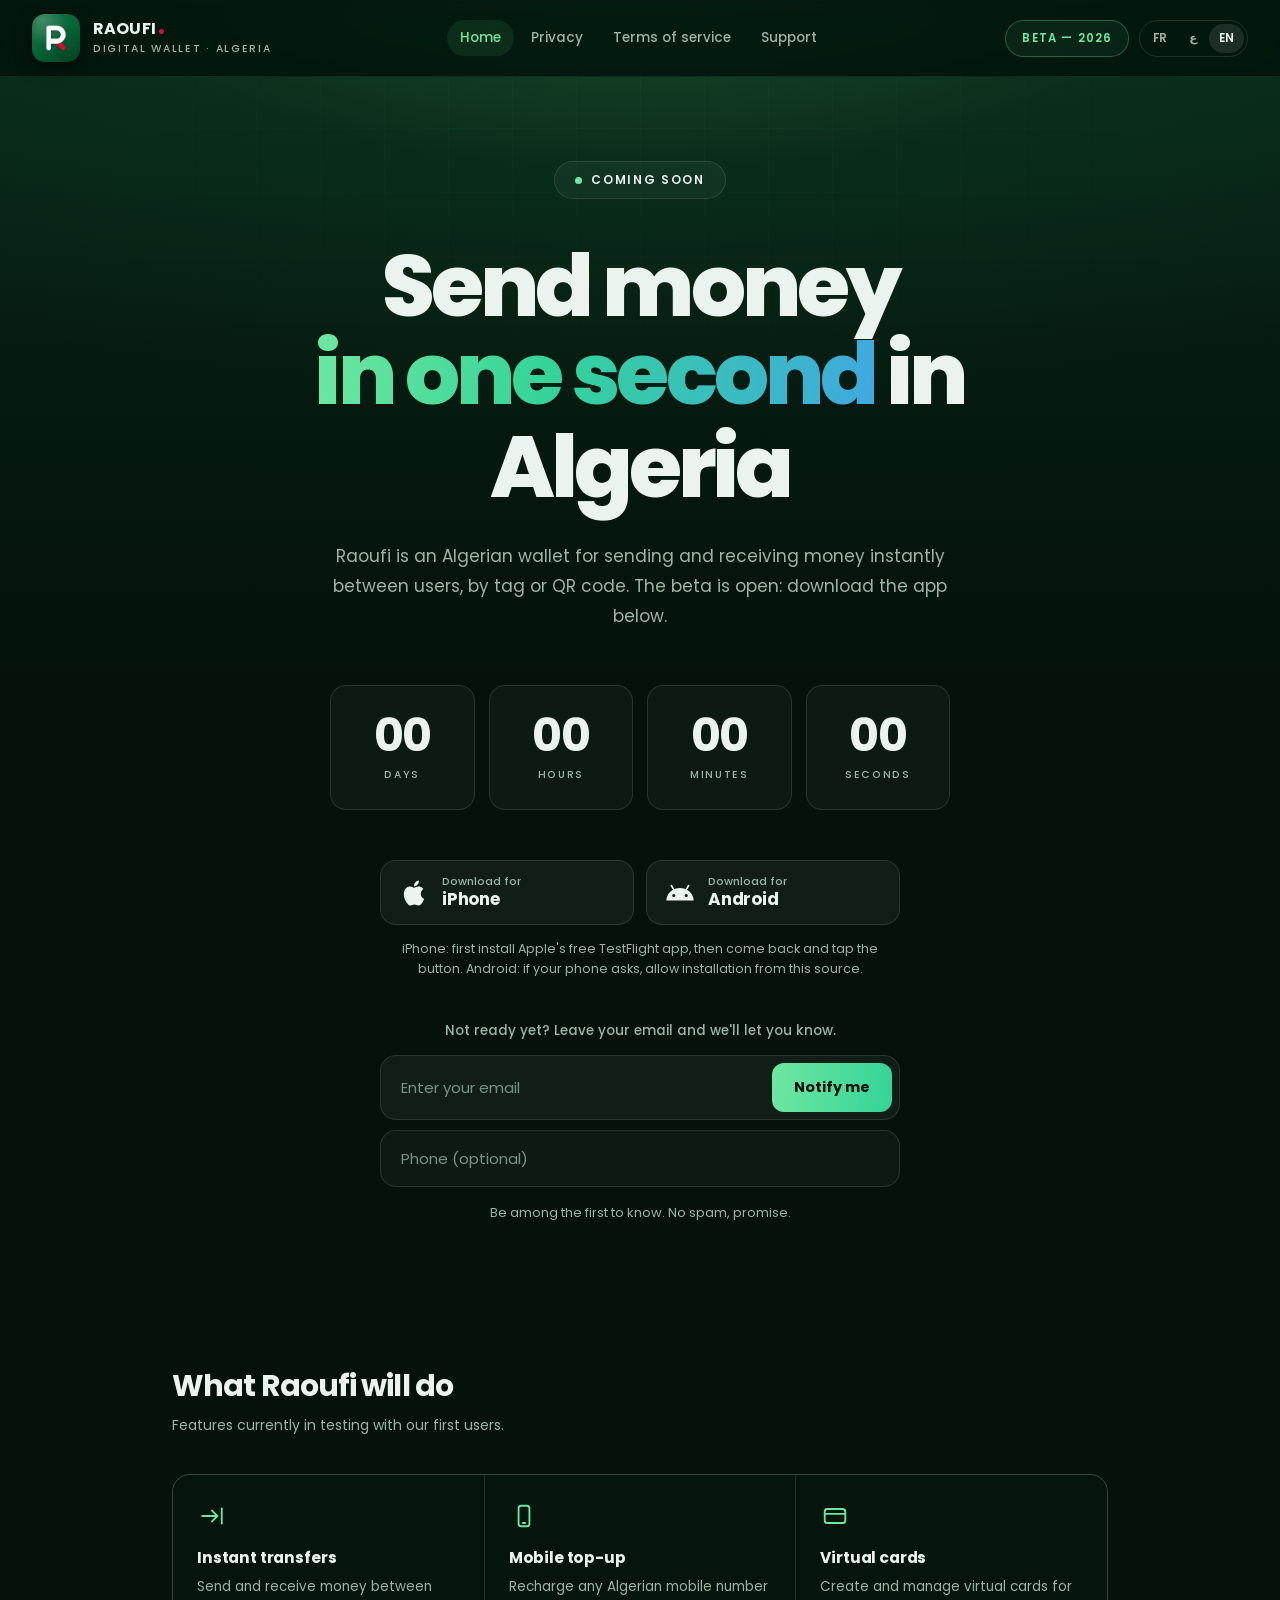
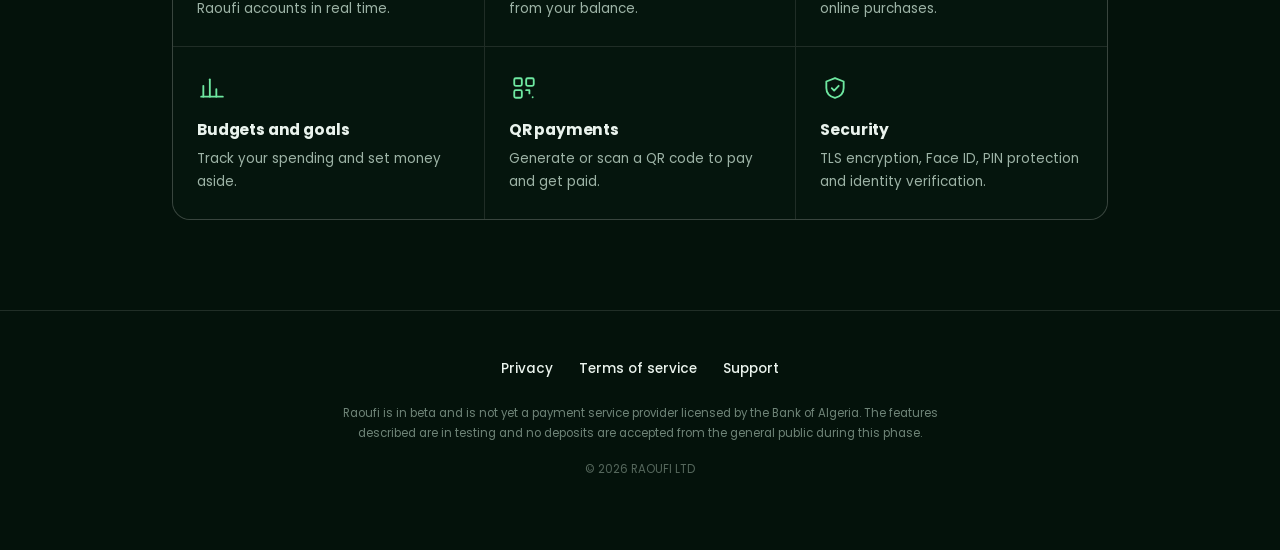
==== index.html @ 1f77e8dd "Add iPhone and Android download buttons" ====
<!DOCTYPE html>
<html lang="fr" dir="ltr">
<head>
<meta charset="utf-8">
<meta name="viewport" content="width=device-width, initial-scale=1, viewport-fit=cover">
<title>Raoufi — Bientôt disponible</title>
<meta name="description" content="Raoufi — le portefeuille algérien pour envoyer de l'argent en une seconde. Rejoignez la liste d'attente de la bêta.">
<meta name="theme-color" content="#04120B">
<link rel="preconnect" href="https://fonts.googleapis.com">
<link rel="preconnect" href="https://fonts.gstatic.com" crossorigin>
<link href="https://fonts.googleapis.com/css2?family=Poppins:wght@400;500;600;700;800&family=Tajawal:wght@400;500;700;900&display=swap" rel="stylesheet">
<style>
:root{
  box-sizing:border-box;
  --black:#04120B;
  --mint:#6EE7A0;
  --mint-2:#34D399;
  --red:#D21034;
  --fg:#EAF3ED;
  --dim:#9DB3A6;
  --faint:rgba(234,243,237,.12);
  --card:rgba(255,255,255,.035);
  padding-top:env(safe-area-inset-top,0px);
  padding-bottom:env(safe-area-inset-bottom,0px);
}
*,*::before,*::after{box-sizing:inherit}
html{-webkit-text-size-adjust:100%;scroll-behavior:smooth}
body{
  margin:0;min-height:100vh;
  background:var(--black);color:var(--fg);
  font-family:"Poppins",system-ui,-apple-system,"Segoe UI",sans-serif;
  -webkit-font-smoothing:antialiased;
  overflow-x:hidden;position:relative;
}
body[dir="rtl"]{font-family:"Tajawal","Poppins",system-ui,sans-serif}

/* dark green ombré at the top, fading to black */
.bg,.grid{position:absolute;inset:0 0 auto 0;height:1100px;z-index:0;pointer-events:none}
.bg{
  background:
    radial-gradient(120% 62% at 50% -8%, rgba(47,107,62,.62) 0%, rgba(11,58,34,.36) 38%, rgba(4,18,11,0) 74%),
    linear-gradient(180deg,#0A2C1B 0%,#061B10 32%,var(--black) 62%);
}
.grid{
  opacity:.5;
  background-image:
    linear-gradient(rgba(110,231,160,.055) 1px,transparent 1px),
    linear-gradient(90deg,rgba(110,231,160,.055) 1px,transparent 1px);
  background-size:64px 64px;
  mask-image:radial-gradient(80% 46% at 50% 8%,#000 0%,transparent 76%);
  -webkit-mask-image:radial-gradient(80% 46% at 50% 8%,#000 0%,transparent 76%);
}
.page{position:relative;z-index:1}

/* ---------- header ---------- */
header{
  position:sticky;top:0;z-index:50;
  display:flex;align-items:center;gap:16px;flex-wrap:wrap;
  padding:14px clamp(16px,4vw,32px);
  background:rgba(4,18,11,.82);
  backdrop-filter:saturate(160%) blur(14px);
  -webkit-backdrop-filter:saturate(160%) blur(14px);
  border-bottom:1px solid rgba(234,243,237,.08);
}
.tabs{display:flex;gap:4px;flex-wrap:wrap;justify-content:center;margin-inline:auto}
.tabs a{
  color:var(--dim);font-size:13.5px;font-weight:500;
  padding:8px 13px;border-radius:999px;text-decoration:none;white-space:nowrap;
}
.tabs a:hover{color:var(--fg);background:rgba(255,255,255,.06)}
.tabs a[aria-current="page"]{color:var(--mint);background:rgba(110,231,160,.09)}
.brand{display:flex;align-items:center;gap:13px;min-width:0}
.brand .ic{
  width:48px;height:48px;border-radius:13px;flex:none;
  background:url([data-uri]) center/cover;
  box-shadow:0 6px 18px rgba(0,0,0,.45);
}
.brand .nm{font-weight:700;font-size:16px;letter-spacing:.01em;line-height:1.2}
.brand .nm i{display:inline-block;width:5px;height:5px;border-radius:50%;background:var(--red);margin-inline-start:3px}
.brand .sub{
  font-size:10.5px;letter-spacing:.16em;color:var(--dim);
  text-transform:uppercase;font-weight:500;margin-top:3px;
}
body[dir="rtl"] .brand .sub{letter-spacing:0;text-transform:none;font-size:12px}

.hgroup{display:flex;align-items:center;gap:10px}
.badge{
  font-size:11.5px;font-weight:600;letter-spacing:.1em;text-transform:uppercase;
  color:var(--mint);border:1px solid rgba(110,231,160,.3);
  background:rgba(110,231,160,.06);border-radius:999px;padding:9px 16px;white-space:nowrap;
}
body[dir="rtl"] .badge{letter-spacing:0;text-transform:none}
.langs{display:flex;gap:2px;border:1px solid var(--faint);border-radius:999px;padding:3px}
.langs button{
  font:inherit;font-size:11.5px;font-weight:600;color:var(--dim);
  background:none;border:0;border-radius:999px;padding:6px 10px;cursor:pointer;
}
.langs button[aria-pressed="true"]{background:rgba(255,255,255,.1);color:var(--fg)}
.langs button:focus-visible{outline:2px solid var(--mint);outline-offset:2px}

/* ---------- hero ---------- */
.hero{
  max-width:940px;margin:0 auto;
  padding:clamp(40px,8vw,84px) clamp(18px,5vw,32px) clamp(60px,10vw,110px);
  text-align:center;
}
.pill{
  display:inline-flex;align-items:center;gap:9px;
  border:1px solid var(--faint);background:rgba(255,255,255,.04);
  border-radius:999px;padding:9px 20px;
  font-size:12px;font-weight:600;letter-spacing:.14em;text-transform:uppercase;
  color:var(--fg);margin-bottom:clamp(26px,6vw,44px);
}
body[dir="rtl"] .pill{letter-spacing:0;text-transform:none;font-size:13.5px}
.pill .dot{
  width:7px;height:7px;border-radius:50%;background:var(--mint);flex:none;
  animation:ping 2.4s ease-out infinite;
}
@keyframes ping{
  0%{box-shadow:0 0 0 0 rgba(110,231,160,.5)}
  70%,100%{box-shadow:0 0 0 9px rgba(110,231,160,0)}
}

h1{
  font-size:clamp(38px,8.4vw,86px);
  line-height:1.02;letter-spacing:-.045em;font-weight:800;
  margin:0 0 clamp(20px,4vw,30px);
}
body[dir="rtl"] h1{letter-spacing:0;line-height:1.26}
h1 .grad{
  background:linear-gradient(95deg,var(--mint) 0%,var(--mint-2) 42%,#3FA9E0 100%);
  -webkit-background-clip:text;background-clip:text;color:transparent;
  display:inline-block;padding-bottom:.07em;
}
.lede{
  font-size:clamp(14.5px,2.1vw,17px);line-height:1.75;color:var(--dim);
  max-width:620px;margin:0 auto clamp(34px,7vw,54px);font-weight:400;
}

.count{
  display:grid;grid-template-columns:repeat(4,1fr);
  gap:clamp(8px,1.6vw,14px);max-width:620px;margin:0 auto;
}
.cell{
  background:var(--card);border:1px solid var(--faint);
  border-radius:16px;padding:clamp(16px,3.2vw,26px) 6px;
}
.cell .v{
  font-size:clamp(26px,6.4vw,46px);font-weight:700;letter-spacing:-.03em;
  line-height:1;font-variant-numeric:tabular-nums;
}
.cell .k{
  font-size:clamp(8.5px,1.5vw,10.5px);letter-spacing:.16em;text-transform:uppercase;
  color:var(--dim);margin-top:9px;font-weight:500;
}
body[dir="rtl"] .cell .k{letter-spacing:0;text-transform:none;font-size:clamp(10.5px,1.8vw,12.5px)}

/* ---------- form ---------- */
form{margin:14px auto 0;max-width:520px}
.field{
  display:flex;align-items:center;gap:8px;
  background:rgba(255,255,255,.05);border:1px solid var(--faint);
  border-radius:16px;padding:7px 7px 7px 20px;
}
body[dir="rtl"] .field{padding:7px 20px 7px 7px}
.field:focus-within{border-color:rgba(110,231,160,.45)}
.field input{
  flex:1;min-width:0;font:inherit;font-size:15px;
  background:none;border:0;color:var(--fg);padding:13px 0;
}
.field input:focus{outline:none}
.field input::placeholder{color:#7C9186}
.field button{
  font:inherit;font-size:14.5px;font-weight:700;flex:none;
  color:#04120B;border:0;border-radius:12px;padding:14px 22px;cursor:pointer;
  background:linear-gradient(95deg,var(--mint) 0%,var(--mint-2) 100%);
}
.field button:hover{filter:brightness(1.07)}
.field button:disabled{opacity:.5;cursor:default}
.field button:focus-visible{outline:2px solid var(--mint);outline-offset:3px}

.phone-row{margin-top:10px}
.phone-row input{
  width:100%;font:inherit;font-size:15px;
  background:rgba(255,255,255,.035);border:1px solid var(--faint);
  border-radius:16px;padding:16px 20px;color:var(--fg);
}
.phone-row input:focus{outline:none;border-color:rgba(110,231,160,.45)}
.phone-row input::placeholder{color:#7C9186}

.reassure{font-size:13px;color:var(--dim);margin:16px 0 0;font-weight:400}
/* download buttons */
.dl{display:grid;grid-template-columns:1fr 1fr;gap:12px;max-width:520px;margin:clamp(34px,7vw,50px) auto 0}
.dl a{
  display:flex;align-items:center;gap:13px;text-decoration:none;
  background:rgba(255,255,255,.05);border:1px solid var(--faint);
  border-radius:16px;padding:14px 18px;color:var(--fg);text-align:start;
}
.dl a:hover{border-color:rgba(110,231,160,.45);background:rgba(110,231,160,.06)}
.dl a:focus-visible{outline:2px solid var(--mint);outline-offset:3px}
.dl a.suggested{border-color:rgba(110,231,160,.55);background:rgba(110,231,160,.08)}
.dl svg{width:30px;height:30px;flex:none;fill:var(--fg)}
.dl a.suggested svg{fill:var(--mint)}
.dl .t1{display:block;font-size:11px;color:var(--dim);font-weight:500;line-height:1.2}
.dl .t2{display:block;font-size:17px;font-weight:700;line-height:1.25;letter-spacing:-.01em}
.dl-hint{font-size:12.5px;color:var(--dim);margin:14px auto 0;max-width:520px;line-height:1.6}
.form-intro{font-size:13.5px;color:var(--dim);margin:clamp(30px,6vw,42px) 0 0;font-weight:500}
@media (max-width:420px){.dl{grid-template-columns:1fr}}
.msg{font-size:13.5px;font-weight:600;margin:12px 0 0;min-height:19px}
.msg.err{color:#FF8A9B}

.done{
  max-width:520px;margin:clamp(34px,7vw,54px) auto 0;
  background:var(--card);border:1px solid rgba(110,231,160,.22);
  border-radius:20px;padding:34px 26px;
}
.done .tick{
  width:54px;height:54px;border-radius:50%;margin:0 auto 16px;
  background:linear-gradient(140deg,var(--mint),var(--mint-2));
  display:grid;place-items:center;
}
.done .tick svg{width:26px;height:26px;stroke:#04120B;stroke-width:3.4;fill:none;stroke-linecap:round;stroke-linejoin:round}
.done h2{font-size:21px;font-weight:700;margin:0 0 9px;letter-spacing:-.02em}
.done p{font-size:14px;color:var(--dim);margin:0;line-height:1.7}
[hidden]{display:none!important}

.signups{margin:clamp(30px,6vw,46px) 0 0;font-size:13.5px;color:var(--dim);font-weight:500}
.signups b{color:var(--mint);font-weight:700;font-variant-numeric:tabular-nums}
.plats{display:flex;gap:9px;flex-wrap:wrap;justify-content:center;margin:26px 0 0}
.plat{
  font-size:12px;font-weight:600;color:var(--dim);
  border:1px solid var(--faint);border-radius:999px;padding:8px 15px;
}

/* ---------- features ---------- */
.features{
  max-width:1000px;margin:0 auto;
  padding:0 clamp(18px,5vw,32px) clamp(56px,9vw,90px);
}
.feat-head{
  font-size:clamp(22px,3.4vw,30px);font-weight:700;letter-spacing:-.03em;
  margin:0 0 6px;
}
body[dir="rtl"] .feat-head{letter-spacing:0}
.feat-sub{font-size:14px;color:var(--dim);margin:0 0 clamp(26px,4vw,38px);font-weight:400}
.feat-grid{
  display:grid;grid-template-columns:repeat(auto-fit,minmax(248px,1fr));
  gap:1px;background:var(--faint);
  border:1px solid var(--faint);border-radius:18px;overflow:hidden;
}
.feat{background:#05150D;padding:26px 24px}
.feat .gl{
  width:30px;height:30px;margin-bottom:15px;
  display:grid;place-items:center;
}
.feat .gl svg{width:26px;height:26px;stroke:var(--mint);stroke-width:1.7;fill:none;stroke-linecap:round;stroke-linejoin:round}
.feat h3{font-size:15.5px;font-weight:700;margin:0 0 7px;letter-spacing:-.01em}
.feat p{font-size:13.5px;color:var(--dim);margin:0;line-height:1.65;font-weight:400}

/* ---------- footer ---------- */
footer{
  border-top:1px solid var(--faint);
  padding:clamp(34px,6vw,48px) clamp(18px,5vw,32px) clamp(40px,7vw,60px);
}
.foot-in{max-width:1000px;margin:0 auto;text-align:center}
.foot-nav{display:flex;gap:8px 26px;flex-wrap:wrap;justify-content:center;margin-bottom:24px}
.foot-nav a{color:var(--fg);font-size:13.5px;text-decoration:none;font-weight:500}
.foot-nav a:hover{color:var(--mint)}
.note{font-size:11.5px;color:#6E8377;line-height:1.75;max-width:600px;margin:0 auto 18px}
.copy{font-size:11.5px;color:#55675C}

@media (prefers-reduced-motion:reduce){
  html{scroll-behavior:auto}
  .pill .dot{animation:none}
}
@media (max-width:860px){
  .tabs{order:3;flex:1 0 100%;margin:2px 0 0}
  .hgroup{margin-inline-start:auto}
}
@media (max-width:420px){
  .badge{display:none}
  .tabs a{padding:7px 10px;font-size:12.8px}
}
</style>
</head>
<body>
<div class="bg"></div><div class="grid"></div>
<div class="page">

  <header>
    <div class="brand">
      <div class="ic"></div>
      <div>
        <div class="nm">RAOUFI<i></i></div>
        <div class="sub" data-t="tagline"></div>
      </div>
    </div>
    <nav class="tabs" aria-label="Pages">
      <a href="./index.html" aria-current="page" data-t="navHome"></a>
      <a href="./privacy.html" data-t="navPrivacy"></a>
      <a href="./terms.html" data-t="navTerms"></a>
      <a href="./support.html" data-t="navSupport"></a>
    </nav>
    <div class="hgroup">
      <span class="badge" data-t="badge"></span>
      <nav class="langs" aria-label="Langue">
        <button type="button" data-lang="fr" aria-pressed="true">FR</button>
        <button type="button" data-lang="ar" aria-pressed="false">ع</button>
        <button type="button" data-lang="en" aria-pressed="false">EN</button>
      </nav>
    </div>
  </header>

  <section class="hero">
    <div class="pill"><span class="dot"></span><span data-t="pill"></span></div>

    <h1><span data-t="h1a"></span> <span class="grad" data-t="h1b"></span> <span data-t="h1c"></span></h1>

    <p class="lede" data-t="lede"></p>

    <div class="count" id="count" role="timer">
      <div class="cell"><div class="v" id="d">00</div><div class="k" data-t="days"></div></div>
      <div class="cell"><div class="v" id="h">00</div><div class="k" data-t="hours"></div></div>
      <div class="cell"><div class="v" id="m">00</div><div class="k" data-t="mins"></div></div>
      <div class="cell"><div class="v" id="s">00</div><div class="k" data-t="secs"></div></div>
    </div>

    <div class="dl" id="dl">
      <a id="dl-ios" href="#" rel="noopener">
        <svg viewBox="0 0 24 24" aria-hidden="true"><path d="M18.71 19.5c-.83 1.24-1.71 2.45-3.05 2.47-1.34.03-1.77-.79-3.29-.79-1.53 0-2 .77-3.27.82-1.31.05-2.3-1.32-3.14-2.53C4.25 17 2.94 12.45 4.7 9.39c.87-1.52 2.43-2.48 4.12-2.51 1.28-.02 2.5.87 3.29.87.78 0 2.26-1.07 3.81-.91.65.03 2.47.26 3.64 1.98-.09.06-2.17 1.28-2.15 3.81.03 3.02 2.65 4.03 2.68 4.04-.03.07-.42 1.44-1.38 2.83M13 3.5c.73-.83 1.94-1.46 2.94-1.5.13 1.17-.34 2.35-1.04 3.19-.69.85-1.83 1.51-2.95 1.42-.15-1.15.41-2.35 1.05-3.11z"/></svg>
        <span><span class="t1" data-t="dlPre"></span><span class="t2">iPhone</span></span>
      </a>
      <a id="dl-android" href="#" rel="noopener">
        <svg viewBox="0 0 24 24" aria-hidden="true"><path d="M17.6 9.48l1.84-3.18c.16-.31.04-.69-.26-.85a.64.64 0 0 0-.83.22l-1.88 3.24a11.43 11.43 0 0 0-8.94 0L5.65 5.67a.64.64 0 0 0-.87-.2c-.28.18-.37.54-.22.83L6.4 9.48A10.81 10.81 0 0 0 1 18h22a10.81 10.81 0 0 0-5.4-8.52zM7 15.25a1.25 1.25 0 1 1 0-2.5 1.25 1.25 0 0 1 0 2.5zm10 0a1.25 1.25 0 1 1 0-2.5 1.25 1.25 0 0 1 0 2.5z"/></svg>
        <span><span class="t1" data-t="dlPre"></span><span class="t2">Android</span></span>
      </a>
    </div>
    <p class="dl-hint" id="dl-hint"></p>

    <p class="form-intro" data-t="formIntro"></p>
    <form id="form" novalidate>
      <div class="field">
        <input id="email" type="email" autocomplete="email" required data-ph="emailPh" aria-label="Email">
        <button class="submit" type="submit" data-t="cta"></button>
      </div>
      <div class="phone-row">
        <input id="phone" type="tel" autocomplete="tel" data-ph="phonePh" aria-label="Phone">
      </div>
      <p class="reassure" data-t="reassure"></p>
      <p class="msg" id="msg" role="status" aria-live="polite"></p>
    </form>

    <div class="done" id="done" hidden>
      <div class="tick"><svg viewBox="0 0 24 24"><path d="M4 12.8 9.2 18 20 6.6"/></svg></div>
      <h2 data-t="doneH"></h2>
      <p data-t="doneP"></p>
    </div>

    <p class="signups" id="signups" hidden><b id="signupCount">0</b> <span data-t="counterLabel"></span></p>

  </section>

  <section class="features" id="features">
    <h2 class="feat-head" data-t="featHead"></h2>
    <p class="feat-sub" data-t="featSub"></p>
    <div class="feat-grid">
      <div class="feat">
        <div class="gl"><svg viewBox="0 0 24 24"><path d="M3 12h13"/><path d="M12 7l5 5-5 5"/><path d="M21 5v14"/></svg></div>
        <h3 data-t="f1t"></h3><p data-t="f1d"></p>
      </div>
      <div class="feat">
        <div class="gl"><svg viewBox="0 0 24 24"><rect x="7" y="2.5" width="10" height="19" rx="2.4"/><path d="M11 18.5h2"/></svg></div>
        <h3 data-t="f2t"></h3><p data-t="f2d"></p>
      </div>
      <div class="feat">
        <div class="gl"><svg viewBox="0 0 24 24"><rect x="2.5" y="5.5" width="19" height="13" rx="2.4"/><path d="M2.5 10h19"/></svg></div>
        <h3 data-t="f3t"></h3><p data-t="f3d"></p>
      </div>
      <div class="feat">
        <div class="gl"><svg viewBox="0 0 24 24"><path d="M4 20V10"/><path d="M10 20V4"/><path d="M16 20v-7"/><path d="M22 20H2"/></svg></div>
        <h3 data-t="f4t"></h3><p data-t="f4d"></p>
      </div>
      <div class="feat">
        <div class="gl"><svg viewBox="0 0 24 24"><rect x="3" y="3" width="7" height="7" rx="1.4"/><rect x="14" y="3" width="7" height="7" rx="1.4"/><rect x="3" y="14" width="7" height="7" rx="1.4"/><path d="M14 14h3v3"/><path d="M20 20.5v.01"/></svg></div>
        <h3 data-t="f5t"></h3><p data-t="f5d"></p>
      </div>
      <div class="feat">
        <div class="gl"><svg viewBox="0 0 24 24"><path d="M12 2.8 20 6v6c0 4.6-3.2 7.9-8 9.2-4.8-1.3-8-4.6-8-9.2V6z"/><path d="M9 12.2l2.2 2.2L15.4 10"/></svg></div>
        <h3 data-t="f6t"></h3><p data-t="f6d"></p>
      </div>
    </div>
  </section>

  <footer>
    <div class="foot-in">
      <nav class="foot-nav">
        <a href="./privacy.html" data-t="navPrivacy"></a>
        <a href="./terms.html" data-t="navTerms"></a>
        <a href="./support.html" data-t="navSupport"></a>
      </nav>
      <p class="note" data-t="note"></p>
      <p class="copy" data-t="copy"></p>
    </div>
  </footer>
</div>

<script>
/* ================================================================
   CONFIG — edit these three lines, nothing else.
   ================================================================ */
var LAUNCH_DATE   = "2026-12-01T09:00:00+01:00";   // countdown target, Algiers time


var SHOW_COUNT_FROM = 250;   // signup counter stays hidden below this
var IOS_URL     = "https://testflight.apple.com/join/F8tC8QSz";
var ANDROID_URL = "https://expo.dev/accounts/iars003/projects/dzswiftpay/builds/c99f77c0-452e-40ff-84d1-013a15cc3ce6";

var T = {
  fr:{
    dir:"ltr",
    tagline:"Portefeuille numérique · Algérie",
    badge:"Bêta — 2026",
    pill:"Bientôt disponible",
    h1a:"Envoyez de l'argent", h1b:"en une seconde", h1c:"en Algérie",
    lede:"Raoufi est un portefeuille algérien pour envoyer et recevoir de l'argent instantanément entre utilisateurs, par tag ou par QR code. La bêta est ouverte : téléchargez l'app ci-dessous.",
    days:"Jours", hours:"Heures", mins:"Minutes", secs:"Secondes",
    emailPh:"Entrez votre email", phonePh:"Téléphone (facultatif)",
    cta:"Être notifié",
    reassure:"Soyez parmi les premiers informés. Aucun spam, promis.",
    counterLabel:"personnes déjà sur la liste",
    doneH:"Vous êtes sur la liste.",
    doneP:"On vous écrit dès qu'une place se libère. Vérifiez vos spams — l'email vient de raoufi.app.",
    featHead:"Ce que Raoufi fera",
    featSub:"Fonctionnalités en cours de test avec nos premiers utilisateurs.",
    f1t:"Transferts instantanés", f1d:"Envoyez et recevez de l'argent entre comptes Raoufi en temps réel.",
    f2t:"Recharge mobile", f2d:"Rechargez n'importe quel numéro algérien depuis votre solde.",
    f3t:"Cartes virtuelles", f3d:"Créez et gérez des cartes virtuelles pour vos achats en ligne.",
    f4t:"Budgets et objectifs", f4d:"Suivez vos dépenses et mettez de l'argent de côté.",
    f5t:"Paiement par QR", f5d:"Générez ou scannez un QR code pour payer et être payé.",
    f6t:"Sécurité", f6d:"Chiffrement TLS, Face ID, code PIN et vérification d'identité.",
    dlPre:"Télécharger sur", formIntro:"Pas encore prêt ? Laissez votre email, on vous prévient.", dlHintIos:"iPhone : installez d'abord l'app gratuite TestFlight d'Apple, puis revenez appuyer sur le bouton.", dlHintAndroid:"Android : si votre téléphone le demande, autorisez l'installation depuis cette source.", navHome:"Accueil", navPrivacy:"Confidentialité", navTerms:"Conditions d'utilisation", navSupport:"Support",
    note:"Raoufi est en version bêta et n'est pas encore un prestataire de services de paiement agréé par la Banque d'Algérie. Les fonctionnalités décrites sont en cours de test et aucun dépôt n'est accepté du grand public pendant cette phase.",
    copy:"© 2026 RAOUFI LTD",
    errEmail:"Entrez une adresse email valide.",
    errNet:"Échec de l'envoi. Réessayez dans un instant.",
    errDupe:"Cet email est déjà sur la liste.",
    sending:"Envoi…"
  },
  ar:{
    dir:"rtl",
    tagline:"محفظة رقمية · الجزائر",
    badge:"نسخة تجريبية — 2026",
    pill:"قريباً",
    h1a:"صيفط الدراهم", h1b:"في ثانية", h1c:"في الجزائر",
    lede:"راوفي محفظة جزائرية باش تصيفط وتستقبل الدراهم دغيا بين المستعملين، بالتاڤ ولا بكود QR. النسخة التجريبية مفتوحة: حمّل التطبيق من تحت.",
    days:"يوم", hours:"ساعة", mins:"دقيقة", secs:"ثانية",
    emailPh:"دخّل الإيميل تاعك", phonePh:"رقم الهاتف (اختياري)",
    cta:"علّمني",
    reassure:"كون من الأوائل لي يعلمو. بلا سبام، نوعدك.",
    counterLabel:"واحد راهم في القائمة",
    doneH:"راك في القائمة.",
    doneP:"نكتبولك كي تتفكّ بلاصة. شوف في السبام — الإيميل يجي من raoufi.app.",
    featHead:"واش راح يدير راوفي",
    featSub:"خدمات راهي في مرحلة التجريب مع أول المستعملين.",
    f1t:"تحويل فوري", f1d:"صيفط واستقبل الدراهم بين حسابات راوفي في الوقت الحقيقي.",
    f2t:"تعبئة الهاتف", f2d:"عبّي أي رقم جزائري من الرصيد تاعك.",
    f3t:"بطاقات افتراضية", f3d:"أنشئ وسيّر بطاقات افتراضية للشراء عبر الأنترنت.",
    f4t:"الميزانية والأهداف", f4d:"تابع مصاريفك وحوّس تحفظ الدراهم.",
    f5t:"الدفع بكود QR", f5d:"أنشئ ولا اقرا كود QR باش تخلّص وتتخلّص.",
    f6t:"الأمان", f6d:"تشفير TLS، Face ID، كود PIN والتحقق من الهوية.",
    dlPre:"حمّل على", formIntro:"مازال ماراكش واجد؟ خلّي الإيميل تاعك ونعلموك.", dlHintIos:"آيفون: نصّب أولاً تطبيق TestFlight المجاني من آبل، ومن بعد ارجع واضغط على الزر.", dlHintAndroid:"أندرويد: إذا طلب منك الهاتف، اسمح بالتثبيت من هذا المصدر.", navHome:"الرئيسية", navPrivacy:"الخصوصية", navTerms:"شروط الاستخدام", navSupport:"الدعم",
    note:"راوفي مازال في نسخة تجريبية وماشي مؤسسة دفع معتمدة من بنك الجزائر. الخدمات المذكورة راهي في التجريب وما نقبلو حتى وديعة من الجمهور في هاد المرحلة.",
    copy:"© 2026 RAOUFI LTD",
    errEmail:"دخّل إيميل صحيح.",
    errNet:"ما تصيفطش. عاود من بعد شوية.",
    errDupe:"هاد الإيميل راه ديجا في القائمة.",
    sending:"جاري الإرسال…"
  },
  en:{
    dir:"ltr",
    tagline:"Digital wallet · Algeria",
    badge:"Beta — 2026",
    pill:"Coming soon",
    h1a:"Send money", h1b:"in one second", h1c:"in Algeria",
    lede:"Raoufi is an Algerian wallet for sending and receiving money instantly between users, by tag or QR code. The beta is open: download the app below.",
    days:"Days", hours:"Hours", mins:"Minutes", secs:"Seconds",
    emailPh:"Enter your email", phonePh:"Phone (optional)",
    cta:"Notify me",
    reassure:"Be among the first to know. No spam, promise.",
    counterLabel:"people already on the list",
    doneH:"You're on the list.",
    doneP:"We'll email you when a place opens up. Check your spam — the email comes from raoufi.app.",
    featHead:"What Raoufi will do",
    featSub:"Features currently in testing with our first users.",
    f1t:"Instant transfers", f1d:"Send and receive money between Raoufi accounts in real time.",
    f2t:"Mobile top-up", f2d:"Recharge any Algerian mobile number from your balance.",
    f3t:"Virtual cards", f3d:"Create and manage virtual cards for online purchases.",
    f4t:"Budgets and goals", f4d:"Track your spending and set money aside.",
    f5t:"QR payments", f5d:"Generate or scan a QR code to pay and get paid.",
    f6t:"Security", f6d:"TLS encryption, Face ID, PIN protection and identity verification.",
    dlPre:"Download for", formIntro:"Not ready yet? Leave your email and we'll let you know.", dlHintIos:"iPhone: first install Apple's free TestFlight app, then come back and tap the button.", dlHintAndroid:"Android: if your phone asks, allow installation from this source.", navHome:"Home", navPrivacy:"Privacy", navTerms:"Terms of service", navSupport:"Support",
    note:"Raoufi is in beta and is not yet a payment service provider licensed by the Bank of Algeria. The features described are in testing and no deposits are accepted from the general public during this phase.",
    copy:"© 2026 RAOUFI LTD",
    errEmail:"Enter a valid email address.",
    errNet:"Couldn't send that. Try again in a moment.",
    errDupe:"That email is already on the list.",
    sending:"Sending…"
  }
};

var lang="fr";
var form=document.getElementById("form"),
    msgEl=document.getElementById("msg"),
    doneEl=document.getElementById("done");

function apply(l){
  lang=l;var t=T[l];
  document.documentElement.lang=l;
  document.body.dir=t.dir;
  document.querySelectorAll("[data-t]").forEach(function(el){
    el.textContent=t[el.getAttribute("data-t")];
  });
  document.querySelectorAll("[data-ph]").forEach(function(el){
    el.placeholder=t[el.getAttribute("data-ph")];
  });
  document.querySelectorAll(".langs button").forEach(function(b){
    b.setAttribute("aria-pressed",String(b.dataset.lang===l));
  });
  try{localStorage.setItem("raoufi-lang",l);}catch(e){}
  if(typeof setupDownloads==="function"&&document.getElementById("dl-ios"))setupDownloads();
}
document.querySelectorAll(".langs button").forEach(function(b){
  b.addEventListener("click",function(){apply(b.dataset.lang);});
});
(function(){
  var saved=null;try{saved=localStorage.getItem("raoufi-lang");}catch(e){}
  var nav=(navigator.language||"fr").slice(0,2);
  apply(saved||(T[nav]?nav:"fr"));
})();

/* download buttons */
var platform = (function(){
  var ua = navigator.userAgent || "";
  if (/android/i.test(ua)) return "android";
  if (/iPad|iPhone|iPod/.test(ua) || (navigator.platform === "MacIntel" && navigator.maxTouchPoints > 1)) return "ios";
  return null;
})();
function setupDownloads(){
  var t = T[lang];
  var ios = document.getElementById("dl-ios"), and = document.getElementById("dl-android");
  ios.href = IOS_URL; and.href = ANDROID_URL;
  ios.classList.toggle("suggested", platform === "ios");
  and.classList.toggle("suggested", platform === "android");
  var hint = document.getElementById("dl-hint");
  hint.textContent = platform === "ios" ? t.dlHintIos
                   : platform === "android" ? t.dlHintAndroid
                   : t.dlHintIos + " " + t.dlHintAndroid;
}

setupDownloads();

/* countdown */
(function(){
  var target=new Date(LAUNCH_DATE).getTime();
  var els={d:document.getElementById("d"),h:document.getElementById("h"),
           m:document.getElementById("m"),s:document.getElementById("s")};
  function pad(n){return n<10?"0"+n:""+n;}
  function tick(){
    if(isNaN(target)){document.getElementById("count").hidden=true;return;}
    var diff=target-Date.now();if(diff<0)diff=0;
    var sec=Math.floor(diff/1000);
    els.d.textContent=pad(Math.floor(sec/86400));
    els.h.textContent=pad(Math.floor(sec%86400/3600));
    els.m.textContent=pad(Math.floor(sec%3600/60));
    els.s.textContent=pad(sec%60);
  }
  tick();setInterval(tick,1000);
})();

/* signup count */
function loadCount(){
  fetch(SUPABASE_URL+"/rest/v1/rpc/waitlist_count",{
    method:"POST",
    headers:{"apikey":SUPABASE_ANON,"Authorization":"Bearer "+SUPABASE_ANON,"Content-Type":"application/json"},
    body:"{}"
  }).then(function(r){return r.ok?r.json():Promise.reject();})
    .then(function(n){
      if(typeof n!=="number"||n<SHOW_COUNT_FROM)return;
      document.getElementById("signups").hidden=false;
      document.getElementById("signupCount").textContent=n.toLocaleString(lang==="ar"?"fr":lang);
    }).catch(function(){});
}
loadCount();

/* signup */
form.addEventListener("submit",function(e){
  e.preventDefault();
  var t=T[lang];
  var email=document.getElementById("email").value.trim();
  var phone=document.getElementById("phone").value.trim();
  var btn=form.querySelector("button.submit");

  if(!/^[^@\s]+@[^@\s]+\.[^@\s]{2,}$/.test(email)){
    msgEl.className="msg err";msgEl.textContent=t.errEmail;return;
  }
  btn.disabled=true;msgEl.className="msg";msgEl.textContent=t.sending;

  fetch(SUPABASE_URL+"/rest/v1/waitlist",{
    method:"POST",
    headers:{"apikey":SUPABASE_ANON,"Authorization":"Bearer "+SUPABASE_ANON,
             "Content-Type":"application/json","Prefer":"return=minimal"},
    body:JSON.stringify({
      email:email.toLowerCase(),phone:phone||null,locale:lang,
      source:new URLSearchParams(location.search).get("src")||"site"
    })
  }).then(function(r){
    if(r.ok){form.hidden=true;doneEl.hidden=false;loadCount();return;}
    if(r.status===409){msgEl.className="msg err";msgEl.textContent=t.errDupe;btn.disabled=false;return;}
    throw new Error(r.status);
  }).catch(function(){
    msgEl.className="msg err";msgEl.textContent=t.errNet;btn.disabled=false;
  });
});
</script>
</body>
</html>
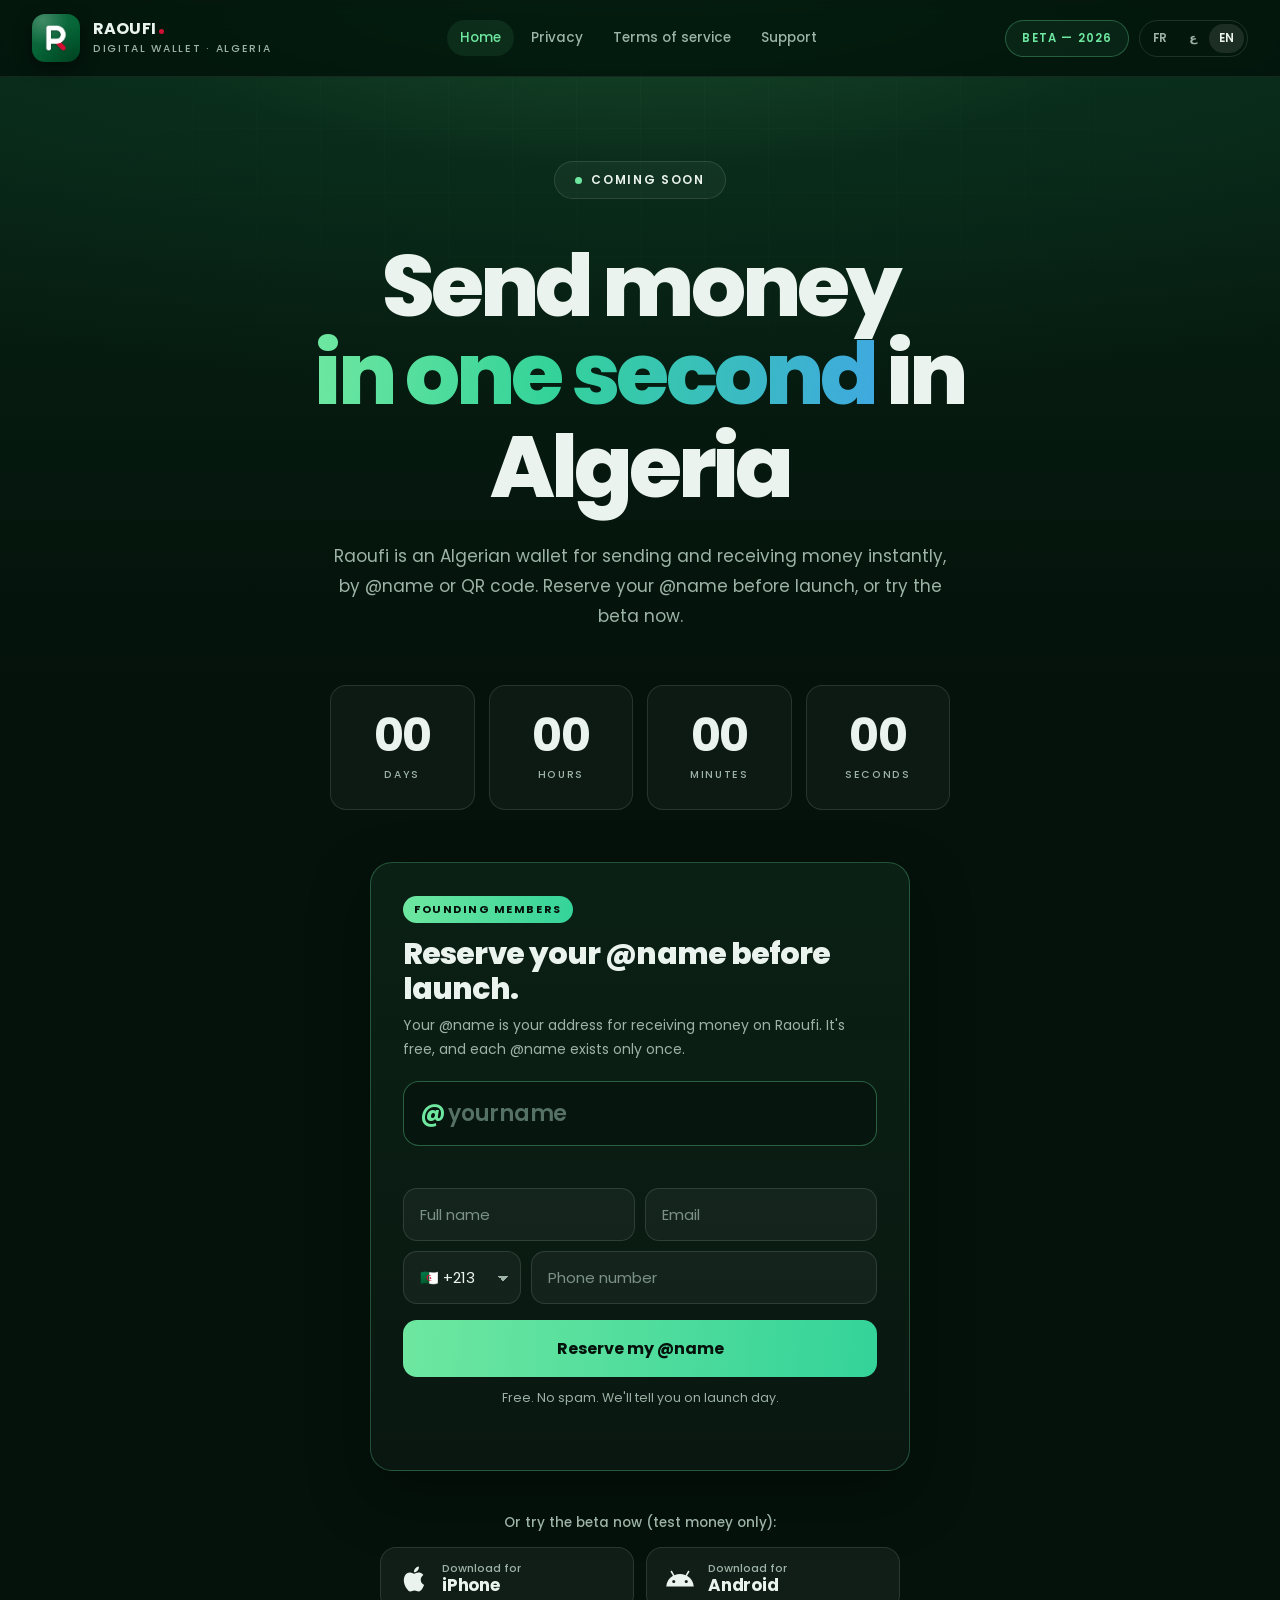
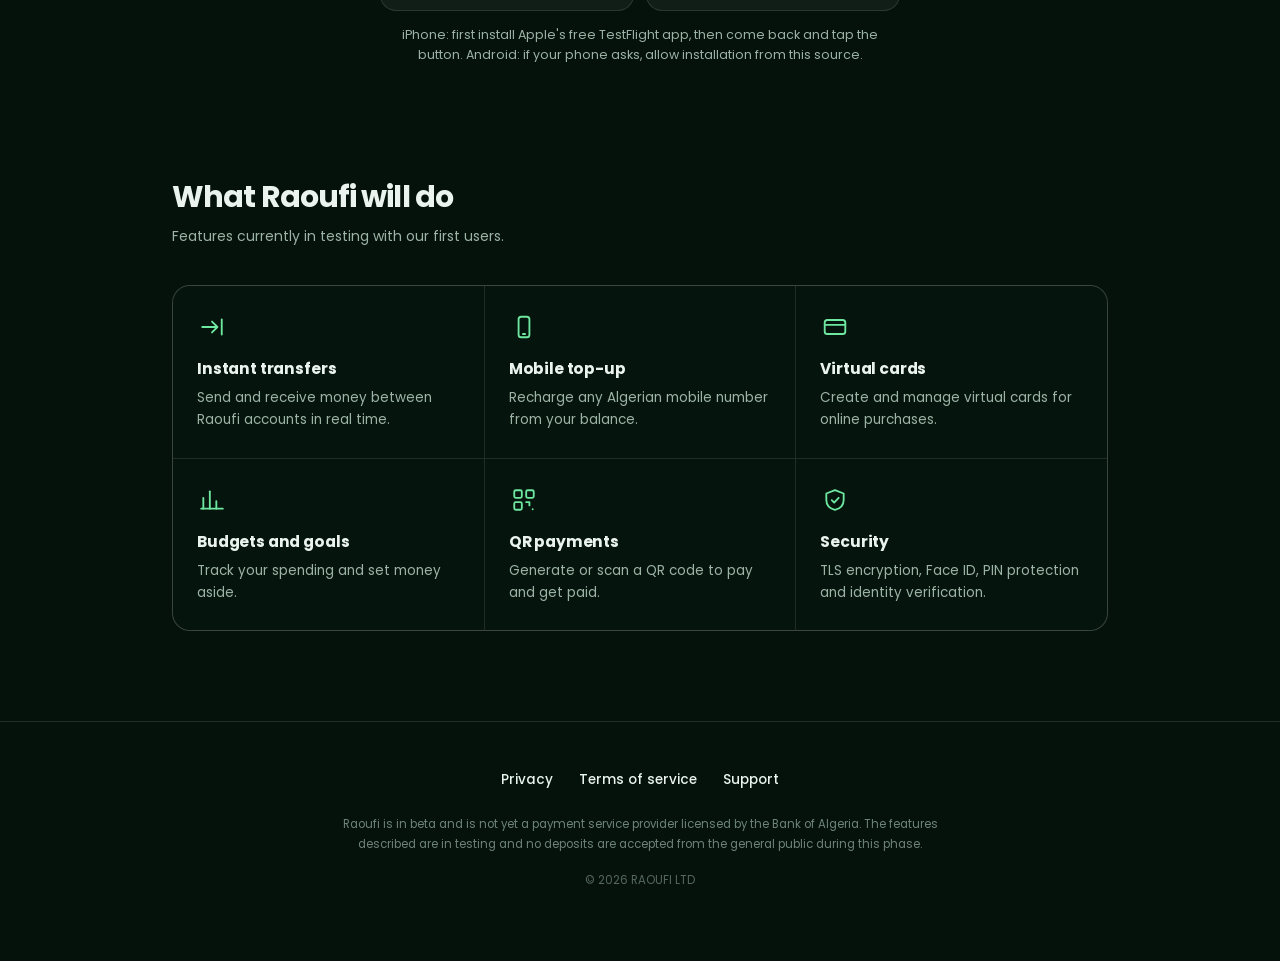
==== commit 63436de2: "Add @name reservation form" ====
--- a/index.html
+++ b/index.html
@@ -3,8 +3,8 @@
 <head>
 <meta charset="utf-8">
 <meta name="viewport" content="width=device-width, initial-scale=1, viewport-fit=cover">
-<title>Raoufi — Bientôt disponible</title>
-<meta name="description" content="Raoufi — le portefeuille algérien pour envoyer de l'argent en une seconde. Rejoignez la liste d'attente de la bêta.">
+<title>Raoufi — Réservez votre @nom</title>
+<meta name="description" content="Raoufi — le portefeuille algérien pour envoyer de l'argent en une seconde. Réservez votre @nom avant le lancement.">
 <meta name="theme-color" content="#04120B">
 <link rel="preconnect" href="https://fonts.googleapis.com">
 <link rel="preconnect" href="https://fonts.gstatic.com" crossorigin>
@@ -223,6 +223,90 @@
 .done h2{font-size:21px;font-weight:700;margin:0 0 9px;letter-spacing:-.02em}
 .done p{font-size:14px;color:var(--dim);margin:0;line-height:1.7}
 [hidden]{display:none!important}
+/* ---------- @tag reservation ---------- */
+.reserve{
+  max-width:540px;margin:clamp(34px,7vw,52px) auto 0;text-align:start;
+  background:linear-gradient(180deg,rgba(110,231,160,.07),rgba(255,255,255,.025));
+  border:1px solid rgba(110,231,160,.28);border-radius:22px;
+  padding:clamp(22px,4.5vw,32px);
+  box-shadow:0 24px 60px rgba(0,0,0,.35);
+}
+.r-badge{
+  display:inline-block;font-size:11px;font-weight:700;letter-spacing:.14em;text-transform:uppercase;
+  color:#04120B;background:linear-gradient(95deg,var(--mint),var(--mint-2));
+  border-radius:999px;padding:5px 11px;margin-bottom:14px;
+}
+body[dir="rtl"] .r-badge{letter-spacing:0;text-transform:none;font-size:12.5px}
+.r-head{font-size:clamp(23px,4.4vw,30px);font-weight:800;letter-spacing:-.03em;margin:0 0 8px;line-height:1.15}
+body[dir="rtl"] .r-head{letter-spacing:0}
+.r-sub{font-size:14px;color:var(--dim);margin:0 0 20px;line-height:1.65}
+.reserve form{margin:0;max-width:none}
+.tagfield{
+  display:flex;align-items:center;gap:2px;cursor:text;
+  background:rgba(4,18,11,.6);border:1.5px solid rgba(110,231,160,.35);
+  border-radius:16px;padding:0 16px;transition:border-color .15s;
+}
+.tagfield:focus-within{border-color:var(--mint)}
+.tagfield.ok{border-color:var(--mint)}
+.tagfield.bad{border-color:#FF8A9B}
+.tagfield .at{font-size:24px;font-weight:700;color:var(--mint);line-height:1}
+.tagfield input{
+  flex:1;min-width:0;font:inherit;font-size:22px;font-weight:700;letter-spacing:-.01em;
+  background:none;border:0;color:var(--fg);padding:15px 0;
+}
+.tagfield input:focus{outline:none}
+.tagfield input::placeholder{color:#557064;font-weight:600}
+.tagstate{width:22px;height:22px;flex:none;border-radius:50%;display:grid;place-items:center;font-size:13px;font-weight:800}
+.tagstate.ok{background:var(--mint);color:#04120B}
+.tagstate.bad{background:#FF8A9B;color:#04120B}
+.tagstate.busy{border:2px solid rgba(110,231,160,.3);border-top-color:var(--mint);animation:spin .7s linear infinite}
+@keyframes spin{to{transform:rotate(360deg)}}
+.taghint{font-size:12.5px;color:var(--dim);margin:8px 2px 16px;min-height:18px;line-height:1.5}
+.taghint.ok{color:var(--mint)}
+.taghint.bad{color:#FF8A9B}
+.grid2{display:grid;grid-template-columns:1fr 1fr;gap:10px}
+.phone2{display:grid;grid-template-columns:118px 1fr;gap:10px;margin-top:10px}
+.inp{
+  width:100%;font:inherit;font-size:15px;color:var(--fg);
+  background:rgba(255,255,255,.045);border:1px solid var(--faint);
+  border-radius:14px;padding:14px 16px;
+}
+.inp:focus{outline:none;border-color:rgba(110,231,160,.5)}
+.inp::placeholder{color:#7C9186}
+.inp.bad{border-color:#FF8A9B}
+select.inp{
+  appearance:none;-webkit-appearance:none;cursor:pointer;padding-inline-end:30px;
+  background-image:linear-gradient(45deg,transparent 50%,var(--dim) 50%),linear-gradient(135deg,var(--dim) 50%,transparent 50%);
+  background-position:calc(100% - 17px) 52%,calc(100% - 12px) 52%;
+  background-size:5px 5px,5px 5px;background-repeat:no-repeat;
+}
+select.inp option{background:#0B1E14;color:var(--fg)}
+.reserve .submit{
+  width:100%;margin-top:16px;font:inherit;font-size:16px;font-weight:700;
+  color:#04120B;border:0;border-radius:14px;padding:16px 22px;cursor:pointer;
+  background:linear-gradient(95deg,var(--mint) 0%,var(--mint-2) 100%);
+}
+.reserve .submit:hover{filter:brightness(1.07)}
+.reserve .submit:disabled{opacity:.55;cursor:default}
+.reserve .submit:focus-visible{outline:2px solid var(--mint);outline-offset:3px}
+.reserve .reassure{text-align:center;font-size:12.5px;margin-top:12px}
+.reserve .msg{text-align:center}
+.reserve .done{margin:0;background:none;border:0;padding:6px 0 0;text-align:center}
+.done .fnum{font-size:15px;color:var(--fg);margin:0 0 10px}
+.done .fnum b{color:var(--mint);font-size:20px;font-variant-numeric:tabular-nums}
+.share{
+  display:inline-flex;align-items:center;gap:8px;margin-top:18px;text-decoration:none;
+  font-size:14px;font-weight:700;color:var(--fg);
+  border:1px solid rgba(110,231,160,.4);border-radius:12px;padding:11px 18px;
+}
+.share:hover{background:rgba(110,231,160,.08)}
+.or{font-size:13.5px;color:var(--dim);margin:clamp(30px,6vw,42px) 0 0;font-weight:500}
+.reserve + .or + .dl{margin-top:14px}
+@media (max-width:480px){
+  .grid2{grid-template-columns:1fr}
+  .phone2{grid-template-columns:104px 1fr}
+}
+
 
 .signups{margin:clamp(30px,6vw,46px) 0 0;font-size:13.5px;color:var(--dim);font-weight:500}
 .signups b{color:var(--mint);font-weight:700;font-variant-numeric:tabular-nums}
@@ -325,6 +409,59 @@
       <div class="cell"><div class="v" id="s">00</div><div class="k" data-t="secs"></div></div>
     </div>
 
+    <div class="reserve" id="reserve">
+      <div class="r-badge" data-t="rBadge"></div>
+      <h2 class="r-head" data-t="rHead"></h2>
+      <p class="r-sub" data-t="rSub"></p>
+
+      <form id="form" novalidate>
+        <label class="tagfield" for="tag" dir="ltr">
+          <span class="at">@</span>
+          <input id="tag" type="text" inputmode="text" autocomplete="off" autocapitalize="none" autocorrect="off" spellcheck="false" maxlength="20" data-ph="tagPh" aria-describedby="taghint">
+          <span class="tagstate" id="tagstate" aria-hidden="true"></span>
+        </label>
+        <p class="taghint" id="taghint" aria-live="polite"></p>
+
+        <div class="grid2">
+          <input id="name" class="inp" type="text" autocomplete="name" maxlength="80" data-ph="namePh" data-al="namePh">
+          <input id="email" class="inp" type="email" autocomplete="email" maxlength="254" data-ph="emailPh" data-al="emailPh">
+        </div>
+        <div class="phone2" dir="ltr">
+          <select id="cc" class="inp cc" data-al="ccLabel">
+            <option value="+213" selected>🇩🇿 +213</option>
+            <option value="+33">🇫🇷 +33</option>
+            <option value="+44">🇬🇧 +44</option>
+            <option value="+216">🇹🇳 +216</option>
+            <option value="+212">🇲🇦 +212</option>
+            <option value="+32">🇧🇪 +32</option>
+            <option value="+41">🇨🇭 +41</option>
+            <option value="+49">🇩🇪 +49</option>
+            <option value="+34">🇪🇸 +34</option>
+            <option value="+39">🇮🇹 +39</option>
+            <option value="+1">🇺🇸🇨🇦 +1</option>
+            <option value="+971">🇦🇪 +971</option>
+            <option value="+966">🇸🇦 +966</option>
+            <option value="+974">🇶🇦 +974</option>
+            <option value="+90">🇹🇷 +90</option>
+          </select>
+          <input id="phone" class="inp" type="tel" inputmode="tel" autocomplete="tel-national" maxlength="20" data-ph="phonePh" data-al="phonePh">
+        </div>
+
+        <button class="submit" type="submit" data-t="cta"></button>
+        <p class="reassure" data-t="reassure"></p>
+        <p class="msg" id="msg" role="status" aria-live="polite"></p>
+      </form>
+
+      <div class="done" id="done" hidden>
+        <div class="tick"><svg viewBox="0 0 24 24"><path d="M4 12.8 9.2 18 20 6.6"/></svg></div>
+        <h2 id="doneH"></h2>
+        <p class="fnum"><span data-t="founderLabel"></span> <b id="doneNum"></b></p>
+        <p data-t="doneP"></p>
+        <a class="share" id="share" href="#" target="_blank" rel="noopener" data-t="share"></a>
+      </div>
+    </div>
+
+    <p class="or" data-t="orBeta"></p>
     <div class="dl" id="dl">
       <a id="dl-ios" href="#" rel="noopener">
         <svg viewBox="0 0 24 24" aria-hidden="true"><path d="M18.71 19.5c-.83 1.24-1.71 2.45-3.05 2.47-1.34.03-1.77-.79-3.29-.79-1.53 0-2 .77-3.27.82-1.31.05-2.3-1.32-3.14-2.53C4.25 17 2.94 12.45 4.7 9.39c.87-1.52 2.43-2.48 4.12-2.51 1.28-.02 2.5.87 3.29.87.78 0 2.26-1.07 3.81-.91.65.03 2.47.26 3.64 1.98-.09.06-2.17 1.28-2.15 3.81.03 3.02 2.65 4.03 2.68 4.04-.03.07-.42 1.44-1.38 2.83M13 3.5c.73-.83 1.94-1.46 2.94-1.5.13 1.17-.34 2.35-1.04 3.19-.69.85-1.83 1.51-2.95 1.42-.15-1.15.41-2.35 1.05-3.11z"/></svg>
@@ -336,26 +473,6 @@
       </a>
     </div>
     <p class="dl-hint" id="dl-hint"></p>
-
-    <p class="form-intro" data-t="formIntro"></p>
-    <form id="form" novalidate>
-      <div class="field">
-        <input id="email" type="email" autocomplete="email" required data-ph="emailPh" aria-label="Email">
-        <button class="submit" type="submit" data-t="cta"></button>
-      </div>
-      <div class="phone-row">
-        <input id="phone" type="tel" autocomplete="tel" data-ph="phonePh" aria-label="Phone">
-      </div>
-      <p class="reassure" data-t="reassure"></p>
-      <p class="msg" id="msg" role="status" aria-live="polite"></p>
-    </form>
-
-    <div class="done" id="done" hidden>
-      <div class="tick"><svg viewBox="0 0 24 24"><path d="M4 12.8 9.2 18 20 6.6"/></svg></div>
-      <h2 data-t="doneH"></h2>
-      <p data-t="doneP"></p>
-    </div>
-
     <p class="signups" id="signups" hidden><b id="signupCount">0</b> <span data-t="counterLabel"></span></p>
 
   </section>
@@ -413,7 +530,7 @@
 
 var SHOW_COUNT_FROM = 250;   // signup counter stays hidden below this
 var IOS_URL     = "https://testflight.apple.com/join/F8tC8QSz";
-var ANDROID_URL = "https://expo.dev/accounts/iars003/projects/dzswiftpay/builds/c99f77c0-452e-40ff-84d1-013a15cc3ce6";
+var ANDROID_URL = "https://github.com/erkgjnwoerngw/dzswiftpay-legal/releases/latest/download/raoufi.apk";
 
 var T = {
   fr:{
@@ -422,14 +539,25 @@
     badge:"Bêta — 2026",
     pill:"Bientôt disponible",
     h1a:"Envoyez de l'argent", h1b:"en une seconde", h1c:"en Algérie",
-    lede:"Raoufi est un portefeuille algérien pour envoyer et recevoir de l'argent instantanément entre utilisateurs, par tag ou par QR code. La bêta est ouverte : téléchargez l'app ci-dessous.",
+    lede:"Raoufi est un portefeuille algérien pour envoyer et recevoir de l'argent instantanément, par @nom ou par QR code. Réservez votre @nom avant le lancement, ou testez la bêta dès maintenant.",
     days:"Jours", hours:"Heures", mins:"Minutes", secs:"Secondes",
-    emailPh:"Entrez votre email", phonePh:"Téléphone (facultatif)",
-    cta:"Être notifié",
-    reassure:"Soyez parmi les premiers informés. Aucun spam, promis.",
-    counterLabel:"personnes déjà sur la liste",
-    doneH:"Vous êtes sur la liste.",
-    doneP:"On vous écrit dès qu'une place se libère. Vérifiez vos spams — l'email vient de raoufi.app.",
+    emailPh:"Email", phonePh:"Téléphone", namePh:"Nom complet", tagPh:"votrenom", ccLabel:"Indicatif pays",
+    rBadge:"Membres fondateurs", rHead:"Réservez votre @nom avant le lancement.",
+    rSub:"Votre @nom, c'est votre adresse pour recevoir de l'argent sur Raoufi. Gratuit, et chaque @nom n'existe qu'une fois.",
+    cta:"Réserver mon @nom",
+    reassure:"Gratuit. Aucun spam. On vous prévient le jour du lancement.",
+    counterLabel:"membres fondateurs",
+    founderLabel:"Membre fondateur",
+    doneHt:"@{tag} est à vous.",
+    doneP:"On vous écrit le jour du lancement. En attendant, vous pouvez déjà tester la bêta ci-dessous.",
+    share:"Inviter un ami sur WhatsApp",
+    shareMsg:"Je viens de réserver mon @nom sur Raoufi, l'appli pour envoyer de l'argent en une seconde en Algérie. Réserve le tien avant qu'il soit pris : https://raoufi.app",
+    orBeta:"Ou testez la bêta dès maintenant (argent fictif) :",
+    tagShort:"3 caractères minimum, en commençant par une lettre.",
+    tagChars:"Lettres, chiffres, point ou tiret bas uniquement.",
+    tagChecking:"Vérification…", tagOk:"@{tag} est disponible.", tagTaken:"@{tag} est déjà pris ou non autorisé. Essayez une variante.",
+    errName:"Entrez votre nom complet.", errPhone:"Entrez un numéro valide.", errTag:"Choisissez un @nom disponible.",
+    errCode:"L'indicatif ne correspond pas au numéro.", errAlready:"Cet email a déjà réservé @{tag}.",
     featHead:"Ce que Raoufi fera",
     featSub:"Fonctionnalités en cours de test avec nos premiers utilisateurs.",
     f1t:"Transferts instantanés", f1d:"Envoyez et recevez de l'argent entre comptes Raoufi en temps réel.",
@@ -452,14 +580,25 @@
     badge:"نسخة تجريبية — 2026",
     pill:"قريباً",
     h1a:"صيفط الدراهم", h1b:"في ثانية", h1c:"في الجزائر",
-    lede:"راوفي محفظة جزائرية باش تصيفط وتستقبل الدراهم دغيا بين المستعملين، بالتاڤ ولا بكود QR. النسخة التجريبية مفتوحة: حمّل التطبيق من تحت.",
+    lede:"راوفي محفظة جزائرية باش تصيفط وتستقبل الدراهم دغيا، بـ@الاسم ولا بكود QR. احجز @الاسم تاعك قبل الإطلاق، ولا جرّب النسخة التجريبية دوكا.",
     days:"يوم", hours:"ساعة", mins:"دقيقة", secs:"ثانية",
-    emailPh:"دخّل الإيميل تاعك", phonePh:"رقم الهاتف (اختياري)",
-    cta:"علّمني",
-    reassure:"كون من الأوائل لي يعلمو. بلا سبام، نوعدك.",
-    counterLabel:"واحد راهم في القائمة",
-    doneH:"راك في القائمة.",
-    doneP:"نكتبولك كي تتفكّ بلاصة. شوف في السبام — الإيميل يجي من raoufi.app.",
+    emailPh:"الإيميل", phonePh:"رقم الهاتف", namePh:"الاسم الكامل", tagPh:"اسمك", ccLabel:"رمز البلد",
+    rBadge:"الأعضاء المؤسسين", rHead:"احجز @الاسم تاعك قبل الإطلاق.",
+    rSub:"@الاسم هو العنوان تاعك باش تستقبل الدراهم في راوفي. بلاش، وكل @اسم كاين مرة وحدة برك.",
+    cta:"احجز @الاسم تاعي",
+    reassure:"بلاش. بلا سبام. نعلموك نهار الإطلاق.",
+    counterLabel:"عضو مؤسس",
+    founderLabel:"عضو مؤسس",
+    doneHt:"@{tag} ولّى تاعك.",
+    doneP:"نكتبولك نهار الإطلاق. في هاد الوقت، تقدر تجرّب النسخة التجريبية من تحت.",
+    share:"عيّط لصاحبك في واتساب",
+    shareMsg:"حجزت @الاسم تاعي في راوفي، التطبيق باش تصيفط الدراهم في ثانية في الجزائر. احجز تاعك قبل ما يدّوه: https://raoufi.app",
+    orBeta:"ولا جرّب النسخة التجريبية دوكا (دراهم وهمية):",
+    tagShort:"3 حروف على الأقل، ويبدا بحرف.",
+    tagChars:"حروف لاتينية، أرقام، نقطة ولا _ برك.",
+    tagChecking:"جاري التحقق…", tagOk:"@{tag} متوفر.", tagTaken:"@{tag} محجوز ولا ماشي مسموح. جرّب اسم آخر.",
+    errName:"دخّل الاسم الكامل.", errPhone:"دخّل رقم صحيح.", errTag:"اختار @اسم متوفر.",
+    errCode:"رمز البلد ما يوافقش الرقم.", errAlready:"هاد الإيميل ديجا حجز @{tag}.",
     featHead:"واش راح يدير راوفي",
     featSub:"خدمات راهي في مرحلة التجريب مع أول المستعملين.",
     f1t:"تحويل فوري", f1d:"صيفط واستقبل الدراهم بين حسابات راوفي في الوقت الحقيقي.",
@@ -482,14 +621,25 @@
     badge:"Beta — 2026",
     pill:"Coming soon",
     h1a:"Send money", h1b:"in one second", h1c:"in Algeria",
-    lede:"Raoufi is an Algerian wallet for sending and receiving money instantly between users, by tag or QR code. The beta is open: download the app below.",
+    lede:"Raoufi is an Algerian wallet for sending and receiving money instantly, by @name or QR code. Reserve your @name before launch, or try the beta now.",
     days:"Days", hours:"Hours", mins:"Minutes", secs:"Seconds",
-    emailPh:"Enter your email", phonePh:"Phone (optional)",
-    cta:"Notify me",
-    reassure:"Be among the first to know. No spam, promise.",
-    counterLabel:"people already on the list",
-    doneH:"You're on the list.",
-    doneP:"We'll email you when a place opens up. Check your spam — the email comes from raoufi.app.",
+    emailPh:"Email", phonePh:"Phone number", namePh:"Full name", tagPh:"yourname", ccLabel:"Country code",
+    rBadge:"Founding members", rHead:"Reserve your @name before launch.",
+    rSub:"Your @name is your address for receiving money on Raoufi. It's free, and each @name exists only once.",
+    cta:"Reserve my @name",
+    reassure:"Free. No spam. We'll tell you on launch day.",
+    counterLabel:"founding members",
+    founderLabel:"Founding member",
+    doneHt:"@{tag} is yours.",
+    doneP:"We'll email you on launch day. Meanwhile, you can already try the beta below.",
+    share:"Invite a friend on WhatsApp",
+    shareMsg:"I just reserved my @name on Raoufi, the app for sending money in one second in Algeria. Grab yours before it's taken: https://raoufi.app",
+    orBeta:"Or try the beta now (test money only):",
+    tagShort:"At least 3 characters, starting with a letter.",
+    tagChars:"Letters, numbers, dot or underscore only.",
+    tagChecking:"Checking…", tagOk:"@{tag} is available.", tagTaken:"@{tag} is taken or not allowed. Try a variation.",
+    errName:"Enter your full name.", errPhone:"Enter a valid number.", errTag:"Choose an available @name.",
+    errCode:"The country code doesn't match the number.", errAlready:"This email already reserved @{tag}.",
     featHead:"What Raoufi will do",
     featSub:"Features currently in testing with our first users.",
     f1t:"Instant transfers", f1d:"Send and receive money between Raoufi accounts in real time.",
@@ -523,6 +673,10 @@
   document.querySelectorAll("[data-ph]").forEach(function(el){
     el.placeholder=t[el.getAttribute("data-ph")];
   });
+  document.querySelectorAll("[data-al]").forEach(function(el){
+    el.setAttribute("aria-label",t[el.getAttribute("data-al")]);
+  });
+  if(typeof refreshTagHint==="function")refreshTagHint();
   document.querySelectorAll(".langs button").forEach(function(b){
     b.setAttribute("aria-pressed",String(b.dataset.lang===l));
   });
@@ -592,31 +746,108 @@
 }
 loadCount();
 
-/* signup */
+/* @tag reservation */
+var tagEl=document.getElementById("tag"),
+    tagField=document.querySelector(".tagfield"),
+    tagState=document.getElementById("tagstate"),
+    tagHint=document.getElementById("taghint");
+var TAG_RE=/^[a-z][a-z0-9_.]{2,19}$/;
+var tagStatus="empty", tagTimer=null, tagReq=0;
+
+function rpc(name,body){
+  return fetch(SUPABASE_URL+"/rest/v1/rpc/"+name,{
+    method:"POST",
+    headers:{"apikey":SUPABASE_ANON,"Authorization":"Bearer "+SUPABASE_ANON,"Content-Type":"application/json"},
+    body:JSON.stringify(body)
+  }).then(function(r){return r.ok?r.json():Promise.reject(new Error(r.status));});
+}
+function cleanTag(v){return (v||"").toLowerCase().replace(/^@+/,"").replace(/[^a-z0-9_.]/g,"").slice(0,20);}
+function localTagProblem(t){
+  if(!t)return "empty";
+  if(!/^[a-z]/.test(t)||t.length<3)return "short";
+  if(!TAG_RE.test(t)||/[._]{2}/.test(t)||/[._]$/.test(t))return "chars";
+  return null;
+}
+function setTagUI(status){
+  tagStatus=status;var t=T[lang],tag=tagEl.value;
+  tagField.classList.toggle("ok",status==="ok");
+  tagField.classList.toggle("bad",status==="taken"||status==="short"||status==="chars");
+  tagState.className="tagstate"+(status==="ok"?" ok":status==="busy"?" busy":(status==="taken"||status==="short"||status==="chars")?" bad":"");
+  tagState.textContent=status==="ok"?"✓":(status==="taken"||status==="short"||status==="chars")?"✕":"";
+  var msg="",cls="taghint";
+  if(status==="ok"){msg=t.tagOk.replace("{tag}",tag);cls+=" ok";}
+  else if(status==="taken"){msg=t.tagTaken.replace("{tag}",tag);cls+=" bad";}
+  else if(status==="short"){msg=t.tagShort;cls+=" bad";}
+  else if(status==="chars"){msg=t.tagChars;cls+=" bad";}
+  else if(status==="busy"){msg=t.tagChecking;}
+  tagHint.className=cls;tagHint.textContent=msg;
+}
+function refreshTagHint(){ if(tagEl)setTagUI(tagStatus); }
+function checkTag(){
+  var v=cleanTag(tagEl.value);
+  if(v!==tagEl.value)tagEl.value=v;
+  clearTimeout(tagTimer);
+  var p=localTagProblem(v);
+  if(p==="empty"){setTagUI("empty");return;}
+  if(p){setTagUI(p);return;}
+  setTagUI("busy");
+  var my=++tagReq;
+  tagTimer=setTimeout(function(){
+    rpc("tag_available",{p_tag:v}).then(function(ok){
+      if(my!==tagReq)return;
+      setTagUI(ok===true?"ok":"taken");
+    }).catch(function(){ if(my===tagReq)setTagUI("empty"); });
+  },420);
+}
+tagEl.addEventListener("input",checkTag);
+
+function mark(el,bad){el.classList.toggle("bad",!!bad);}
+
 form.addEventListener("submit",function(e){
   e.preventDefault();
   var t=T[lang];
-  var email=document.getElementById("email").value.trim();
-  var phone=document.getElementById("phone").value.trim();
-  var btn=form.querySelector("button.submit");
-
-  if(!/^[^@\s]+@[^@\s]+\.[^@\s]{2,}$/.test(email)){
-    msgEl.className="msg err";msgEl.textContent=t.errEmail;return;
+  var tag=cleanTag(tagEl.value),
+      nameEl=document.getElementById("name"),
+      emailEl=document.getElementById("email"),
+      phoneEl=document.getElementById("phone"),
+      cc=document.getElementById("cc").value,
+      name=nameEl.value.trim().replace(/\s+/g," "),
+      email=emailEl.value.trim().toLowerCase(),
+      phone=phoneEl.value.trim(),
+      btn=form.querySelector("button.submit");
+  msgEl.className="msg";msgEl.textContent="";
+  [nameEl,emailEl,phoneEl].forEach(function(x){mark(x,false);});
+
+  if(localTagProblem(tag)||tagStatus==="taken"){
+    msgEl.className="msg err";msgEl.textContent=t.errTag;tagEl.focus();return;
   }
-  btn.disabled=true;msgEl.className="msg";msgEl.textContent=t.sending;
-
-  fetch(SUPABASE_URL+"/rest/v1/waitlist",{
-    method:"POST",
-    headers:{"apikey":SUPABASE_ANON,"Authorization":"Bearer "+SUPABASE_ANON,
-             "Content-Type":"application/json","Prefer":"return=minimal"},
-    body:JSON.stringify({
-      email:email.toLowerCase(),phone:phone||null,locale:lang,
-      source:new URLSearchParams(location.search).get("src")||"site"
-    })
-  }).then(function(r){
-    if(r.ok){form.hidden=true;doneEl.hidden=false;loadCount();return;}
-    if(r.status===409){msgEl.className="msg err";msgEl.textContent=t.errDupe;btn.disabled=false;return;}
-    throw new Error(r.status);
+  if(name.length<2){mark(nameEl,true);msgEl.className="msg err";msgEl.textContent=t.errName;nameEl.focus();return;}
+  if(!/^[^@\s]+@[^@\s]+\.[^@\s]{2,}$/.test(email)){mark(emailEl,true);msgEl.className="msg err";msgEl.textContent=t.errEmail;emailEl.focus();return;}
+  if(phone.replace(/\D/g,"").length<8){mark(phoneEl,true);msgEl.className="msg err";msgEl.textContent=t.errPhone;phoneEl.focus();return;}
+
+  btn.disabled=true;msgEl.textContent=t.sending;
+  rpc("reserve_tag",{
+    p_full_name:name,p_email:email,p_phone:phone,p_tag:tag,
+    p_locale:lang,p_source:new URLSearchParams(location.search).get("src")||"site",
+    p_country_code:cc
+  }).then(function(res){
+    if(res&&res.ok){
+      form.hidden=true;
+      document.getElementById("doneH").textContent=t.doneHt.replace("{tag}",res.tag);
+      document.getElementById("doneNum").textContent="#"+res.founder_number;
+      document.getElementById("share").href="https://wa.me/?text="+encodeURIComponent(t.shareMsg);
+      doneEl.hidden=false;loadCount();
+      return;
+    }
+    var err=res&&res.error, m=t.errNet;
+    if(err==="tag_taken"){setTagUI("taken");m=t.errTag;tagEl.focus();}
+    else if(err==="invalid_tag"){setTagUI("chars");m=t.errTag;}
+    else if(err==="invalid_name"){mark(nameEl,true);m=t.errName;}
+    else if(err==="invalid_email"){mark(emailEl,true);m=t.errEmail;}
+    else if(err==="invalid_phone"){mark(phoneEl,true);m=t.errPhone;}
+    else if(err==="country_code_mismatch"||err==="invalid_country_code"){mark(phoneEl,true);m=t.errCode;}
+    else if(err==="already_reserved"){m=t.errAlready.replace("{tag}",res.tag||"");}
+    msgEl.className="msg err";msgEl.textContent=m;btn.disabled=false;
   }).catch(function(){
     msgEl.className="msg err";msgEl.textContent=t.errNet;btn.disabled=false;
   });
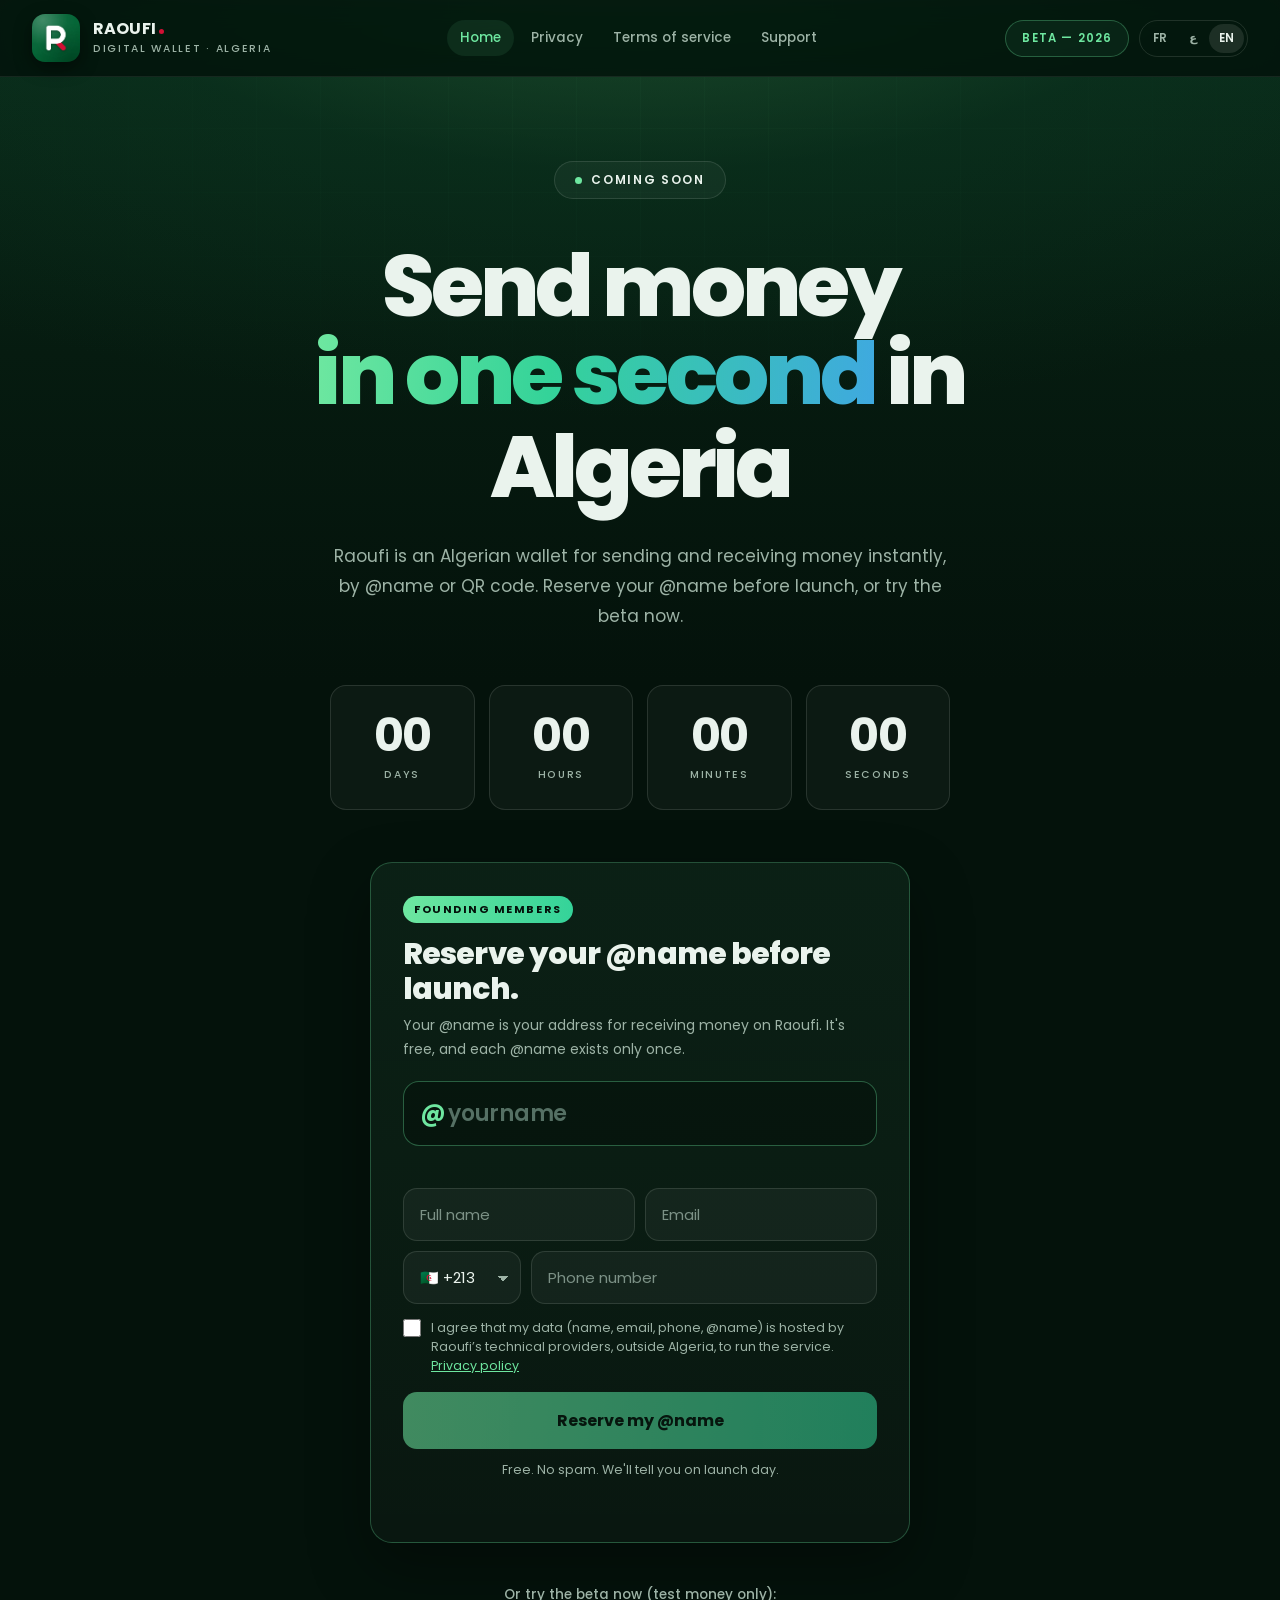
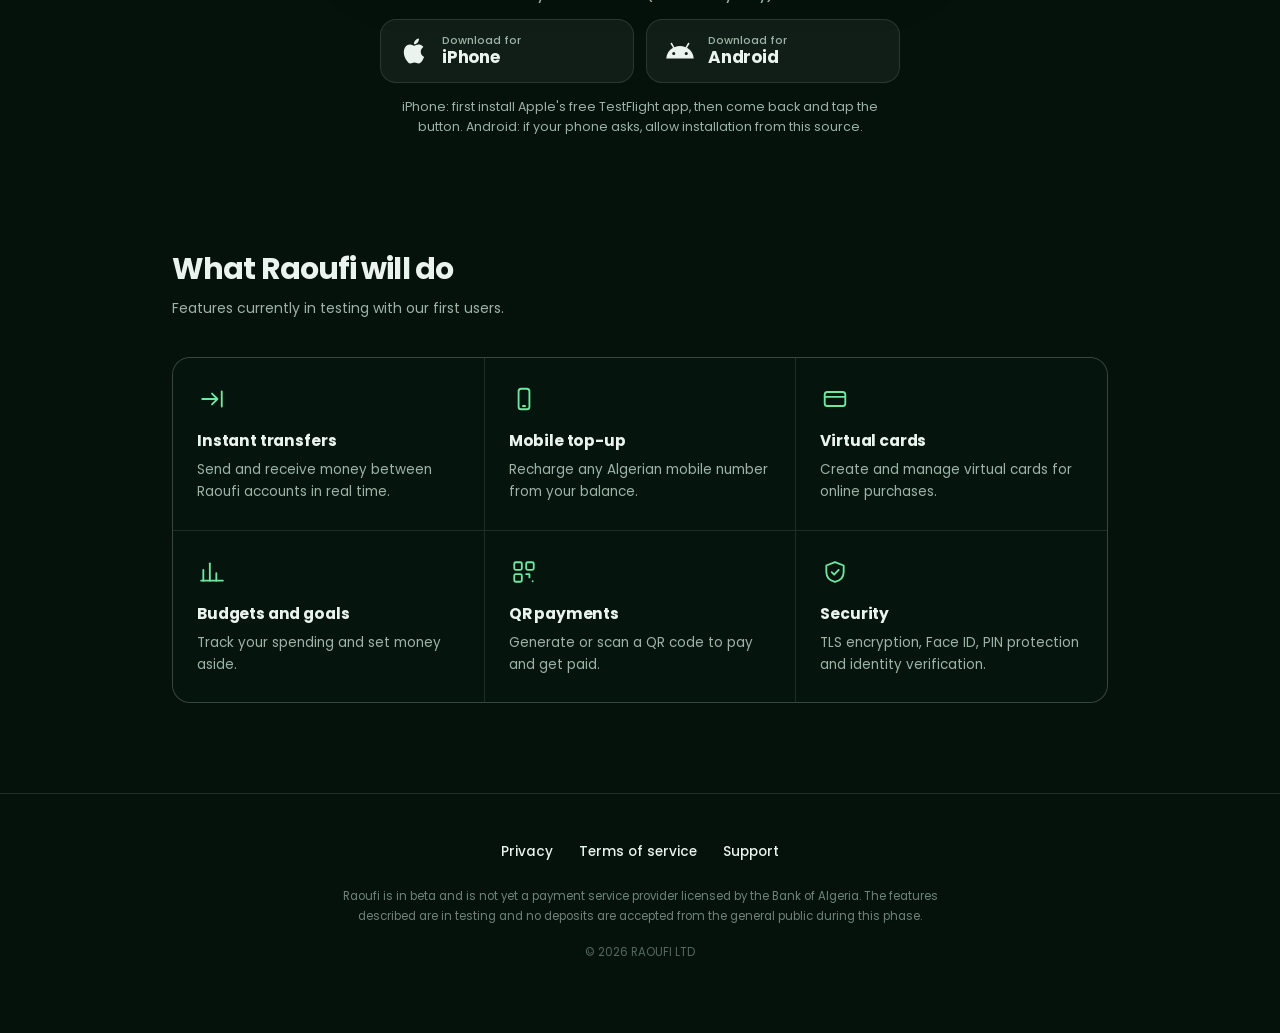
==== commit 15349beb: "Consent tick-box for data hosting" ====
--- a/index.html
+++ b/index.html
@@ -290,8 +290,16 @@
 .reserve .submit:disabled{opacity:.55;cursor:default}
 .reserve .submit:focus-visible{outline:2px solid var(--mint);outline-offset:3px}
 .reserve .reassure{text-align:center;font-size:12.5px;margin-top:12px}
+.consent{display:flex;gap:10px;align-items:flex-start;margin-top:14px;font-size:12.5px;line-height:1.55;color:var(--dim);cursor:pointer;text-align:start}
+.consent input{flex:none;width:18px;height:18px;margin:1px 0 0;accent-color:var(--mint);cursor:pointer}
+.consent a{color:var(--mint);text-decoration:underline;white-space:nowrap}
+.consent.bad{color:#ff8a8a}
 .reserve .msg{text-align:center}
 .reserve .done{margin:0;background:none;border:0;padding:6px 0 0;text-align:center}
+.done .sent{display:inline-block;font-size:12.5px;font-weight:700;letter-spacing:.08em;text-transform:uppercase;color:var(--mint);background:rgba(110,231,160,.1);border:1px solid rgba(110,231,160,.3);border-radius:999px;padding:5px 12px;margin:0 0 12px}
+body[dir="rtl"] .done .sent{letter-spacing:0;text-transform:none;font-size:13.5px}
+.reserve .done .tick{width:64px;height:64px;animation:pop .35s ease-out}
+@keyframes pop{0%{transform:scale(.6);opacity:0}100%{transform:scale(1);opacity:1}}
 .done .fnum{font-size:15px;color:var(--fg);margin:0 0 10px}
 .done .fnum b{color:var(--mint);font-size:20px;font-variant-numeric:tabular-nums}
 .share{
@@ -447,13 +455,18 @@
           <input id="phone" class="inp" type="tel" inputmode="tel" autocomplete="tel-national" maxlength="20" data-ph="phonePh" data-al="phonePh">
         </div>
 
-        <button class="submit" type="submit" data-t="cta"></button>
+        <label class="consent" for="consent">
+          <input id="consent" type="checkbox">
+          <span><span data-t="consentTxt"></span> <a href="privacy.html" target="_blank" rel="noopener" data-t="consentLink"></a></span>
+        </label>
+        <button class="submit" type="submit" data-t="cta" disabled></button>
         <p class="reassure" data-t="reassure"></p>
         <p class="msg" id="msg" role="status" aria-live="polite"></p>
       </form>
 
       <div class="done" id="done" hidden>
         <div class="tick"><svg viewBox="0 0 24 24"><path d="M4 12.8 9.2 18 20 6.6"/></svg></div>
+        <p class="sent" data-t="sentOk"></p>
         <h2 id="doneH"></h2>
         <p class="fnum"><span data-t="founderLabel"></span> <b id="doneNum"></b></p>
         <p data-t="doneP"></p>
@@ -526,8 +539,8 @@
    CONFIG — edit these three lines, nothing else.
    ================================================================ */
 var LAUNCH_DATE   = "2026-12-01T09:00:00+01:00";   // countdown target, Algiers time
-
-
+var SUPABASE_URL  = "https://xkudmlkfrtucgrrolbdl.supabase.co";
+var SUPABASE_ANON = "eyJhbGciOiJIUzI1NiIsInR5cCI6IkpXVCJ9.eyJpc3MiOiJzdXBhYmFzZSIsInJlZiI6InhrdWRtbGtmcnR1Y2dycm9sYmRsIiwicm9sZSI6ImFub24iLCJpYXQiOjE3NzA1NDg2MzUsImV4cCI6MjA4NjEyNDYzNX0.HHg7SdGAqGEA-7I2Lhh5LUG4krEuYxq9z39CQL9okwQ";
 var SHOW_COUNT_FROM = 250;   // signup counter stays hidden below this
 var IOS_URL     = "https://testflight.apple.com/join/F8tC8QSz";
 var ANDROID_URL = "https://github.com/erkgjnwoerngw/dzswiftpay-legal/releases/latest/download/raoufi.apk";
@@ -549,15 +562,16 @@
     counterLabel:"membres fondateurs",
     founderLabel:"Membre fondateur",
     doneHt:"@{tag} est à vous.",
-    doneP:"On vous écrit le jour du lancement. En attendant, vous pouvez déjà tester la bêta ci-dessous.",
+    doneP:"Inscrivez-vous dans l'app avec ce même email : votre @nom vous y attend. Vous pouvez déjà tester la bêta ci-dessous.",
     share:"Inviter un ami sur WhatsApp",
     shareMsg:"Je viens de réserver mon @nom sur Raoufi, l'appli pour envoyer de l'argent en une seconde en Algérie. Réserve le tien avant qu'il soit pris : https://raoufi.app",
     orBeta:"Ou testez la bêta dès maintenant (argent fictif) :",
     tagShort:"3 caractères minimum, en commençant par une lettre.",
     tagChars:"Lettres, chiffres, point ou tiret bas uniquement.",
     tagChecking:"Vérification…", tagOk:"@{tag} est disponible.", tagTaken:"@{tag} est déjà pris ou non autorisé. Essayez une variante.",
+    consentTxt:"J’accepte que mes données (nom, e-mail, téléphone, @nom) soient hébergées par les prestataires techniques de Raoufi, hors d’Algérie, pour le fonctionnement du service.", consentLink:"Politique de confidentialité", errConsent:"Cochez la case pour accepter l’hébergement de vos données.",
     errName:"Entrez votre nom complet.", errPhone:"Entrez un numéro valide.", errTag:"Choisissez un @nom disponible.",
-    errCode:"L'indicatif ne correspond pas au numéro.", errAlready:"Cet email a déjà réservé @{tag}.",
+    errCode:"L'indicatif ne correspond pas au numéro.", errAlready:"Vous êtes déjà inscrit avec cet email (@{tag}).", errPhoneUsed:"Ce numéro est déjà inscrit. Un seul @nom par numéro.", sentOk:"✓ Réservation envoyée",
     featHead:"Ce que Raoufi fera",
     featSub:"Fonctionnalités en cours de test avec nos premiers utilisateurs.",
     f1t:"Transferts instantanés", f1d:"Envoyez et recevez de l'argent entre comptes Raoufi en temps réel.",
@@ -590,15 +604,16 @@
     counterLabel:"عضو مؤسس",
     founderLabel:"عضو مؤسس",
     doneHt:"@{tag} ولّى تاعك.",
-    doneP:"نكتبولك نهار الإطلاق. في هاد الوقت، تقدر تجرّب النسخة التجريبية من تحت.",
+    doneP:"سجّل في التطبيق بنفس الإيميل، و@الاسم تاعك يستناك تمّا. تقدر تجرّب النسخة التجريبية دركا من تحت.",
     share:"عيّط لصاحبك في واتساب",
     shareMsg:"حجزت @الاسم تاعي في راوفي، التطبيق باش تصيفط الدراهم في ثانية في الجزائر. احجز تاعك قبل ما يدّوه: https://raoufi.app",
     orBeta:"ولا جرّب النسخة التجريبية دوكا (دراهم وهمية):",
     tagShort:"3 حروف على الأقل، ويبدا بحرف.",
     tagChars:"حروف لاتينية، أرقام، نقطة ولا _ برك.",
     tagChecking:"جاري التحقق…", tagOk:"@{tag} متوفر.", tagTaken:"@{tag} محجوز ولا ماشي مسموح. جرّب اسم آخر.",
+    consentTxt:"أوافق على استضافة بياناتي (الاسم، البريد الإلكتروني، الهاتف، @الاسم) لدى المزوّدين التقنيين لـ Raoufi خارج الجزائر، لتشغيل الخدمة.", consentLink:"سياسة الخصوصية", errConsent:"يرجى تحديد الخانة للموافقة على استضافة بياناتك.",
     errName:"دخّل الاسم الكامل.", errPhone:"دخّل رقم صحيح.", errTag:"اختار @اسم متوفر.",
-    errCode:"رمز البلد ما يوافقش الرقم.", errAlready:"هاد الإيميل ديجا حجز @{tag}.",
+    errCode:"رمز البلد ما يوافقش الرقم.", errAlready:"راك ديجا مسجّل بهاد الإيميل (@{tag}).", errPhoneUsed:"هاد الرقم ديجا مسجّل. @اسم واحد لكل رقم.", sentOk:"✓ تم إرسال الحجز",
     featHead:"واش راح يدير راوفي",
     featSub:"خدمات راهي في مرحلة التجريب مع أول المستعملين.",
     f1t:"تحويل فوري", f1d:"صيفط واستقبل الدراهم بين حسابات راوفي في الوقت الحقيقي.",
@@ -631,15 +646,16 @@
     counterLabel:"founding members",
     founderLabel:"Founding member",
     doneHt:"@{tag} is yours.",
-    doneP:"We'll email you on launch day. Meanwhile, you can already try the beta below.",
+    doneP:"Sign up in the app with this same email and your @name will be waiting for you. You can already try the beta below.",
     share:"Invite a friend on WhatsApp",
     shareMsg:"I just reserved my @name on Raoufi, the app for sending money in one second in Algeria. Grab yours before it's taken: https://raoufi.app",
     orBeta:"Or try the beta now (test money only):",
     tagShort:"At least 3 characters, starting with a letter.",
     tagChars:"Letters, numbers, dot or underscore only.",
     tagChecking:"Checking…", tagOk:"@{tag} is available.", tagTaken:"@{tag} is taken or not allowed. Try a variation.",
+    consentTxt:"I agree that my data (name, email, phone, @name) is hosted by Raoufi’s technical providers, outside Algeria, to run the service.", consentLink:"Privacy policy", errConsent:"Tick the box to accept how your data is hosted.",
     errName:"Enter your full name.", errPhone:"Enter a valid number.", errTag:"Choose an available @name.",
-    errCode:"The country code doesn't match the number.", errAlready:"This email already reserved @{tag}.",
+    errCode:"The country code doesn't match the number.", errAlready:"You're already signed up with this email (@{tag}).", errPhoneUsed:"This number is already signed up. One @name per number.", sentOk:"✓ Reservation sent",
     featHead:"What Raoufi will do",
     featSub:"Features currently in testing with our first users.",
     f1t:"Instant transfers", f1d:"Send and receive money between Raoufi accounts in real time.",
@@ -802,6 +818,11 @@
 tagEl.addEventListener("input",checkTag);
 
 function mark(el,bad){el.classList.toggle("bad",!!bad);}
+var consentEl=document.getElementById("consent");
+consentEl.addEventListener("change",function(){
+  form.querySelector("button.submit").disabled=!consentEl.checked;
+  consentEl.parentNode.classList.remove("bad");
+});
 
 form.addEventListener("submit",function(e){
   e.preventDefault();
@@ -824,12 +845,13 @@
   if(name.length<2){mark(nameEl,true);msgEl.className="msg err";msgEl.textContent=t.errName;nameEl.focus();return;}
   if(!/^[^@\s]+@[^@\s]+\.[^@\s]{2,}$/.test(email)){mark(emailEl,true);msgEl.className="msg err";msgEl.textContent=t.errEmail;emailEl.focus();return;}
   if(phone.replace(/\D/g,"").length<8){mark(phoneEl,true);msgEl.className="msg err";msgEl.textContent=t.errPhone;phoneEl.focus();return;}
+  if(!consentEl.checked){consentEl.parentNode.classList.add("bad");msgEl.className="msg err";msgEl.textContent=t.errConsent;consentEl.focus();return;}
 
   btn.disabled=true;msgEl.textContent=t.sending;
   rpc("reserve_tag",{
     p_full_name:name,p_email:email,p_phone:phone,p_tag:tag,
     p_locale:lang,p_source:new URLSearchParams(location.search).get("src")||"site",
-    p_country_code:cc
+    p_country_code:cc,p_consent:true
   }).then(function(res){
     if(res&&res.ok){
       form.hidden=true;
@@ -837,6 +859,7 @@
       document.getElementById("doneNum").textContent="#"+res.founder_number;
       document.getElementById("share").href="https://wa.me/?text="+encodeURIComponent(t.shareMsg);
       doneEl.hidden=false;loadCount();
+      document.getElementById("reserve").scrollIntoView({behavior:"smooth",block:"center"});
       return;
     }
     var err=res&&res.error, m=t.errNet;
@@ -846,7 +869,8 @@
     else if(err==="invalid_email"){mark(emailEl,true);m=t.errEmail;}
     else if(err==="invalid_phone"){mark(phoneEl,true);m=t.errPhone;}
     else if(err==="country_code_mismatch"||err==="invalid_country_code"){mark(phoneEl,true);m=t.errCode;}
-    else if(err==="already_reserved"){m=t.errAlready.replace("{tag}",res.tag||"");}
+    else if(err==="already_reserved"){mark(emailEl,true);m=t.errAlready.replace(" (@{tag})",res.tag?" (@"+res.tag+")":"").replace("{tag}",res.tag||"");}
+    else if(err==="phone_used"){mark(phoneEl,true);m=t.errPhoneUsed;phoneEl.focus();}
     msgEl.className="msg err";msgEl.textContent=m;btn.disabled=false;
   }).catch(function(){
     msgEl.className="msg err";msgEl.textContent=t.errNet;btn.disabled=false;
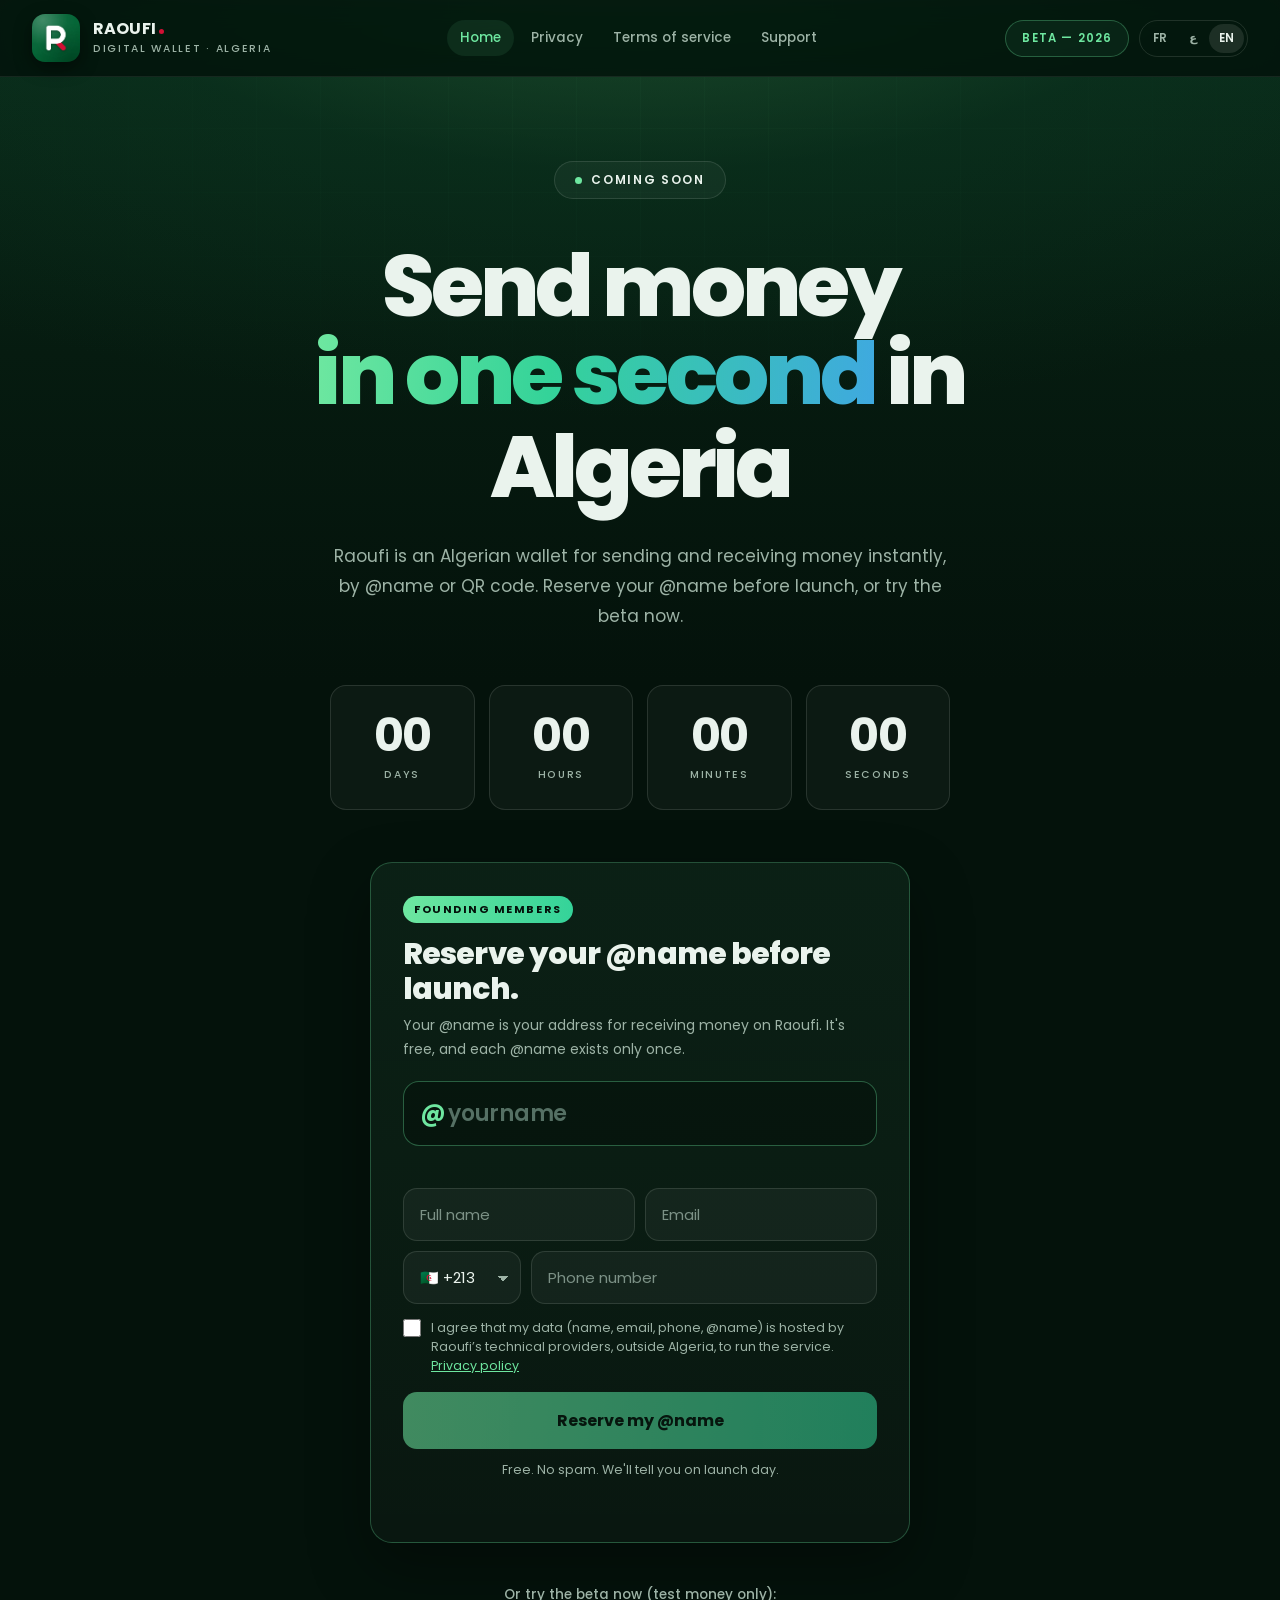
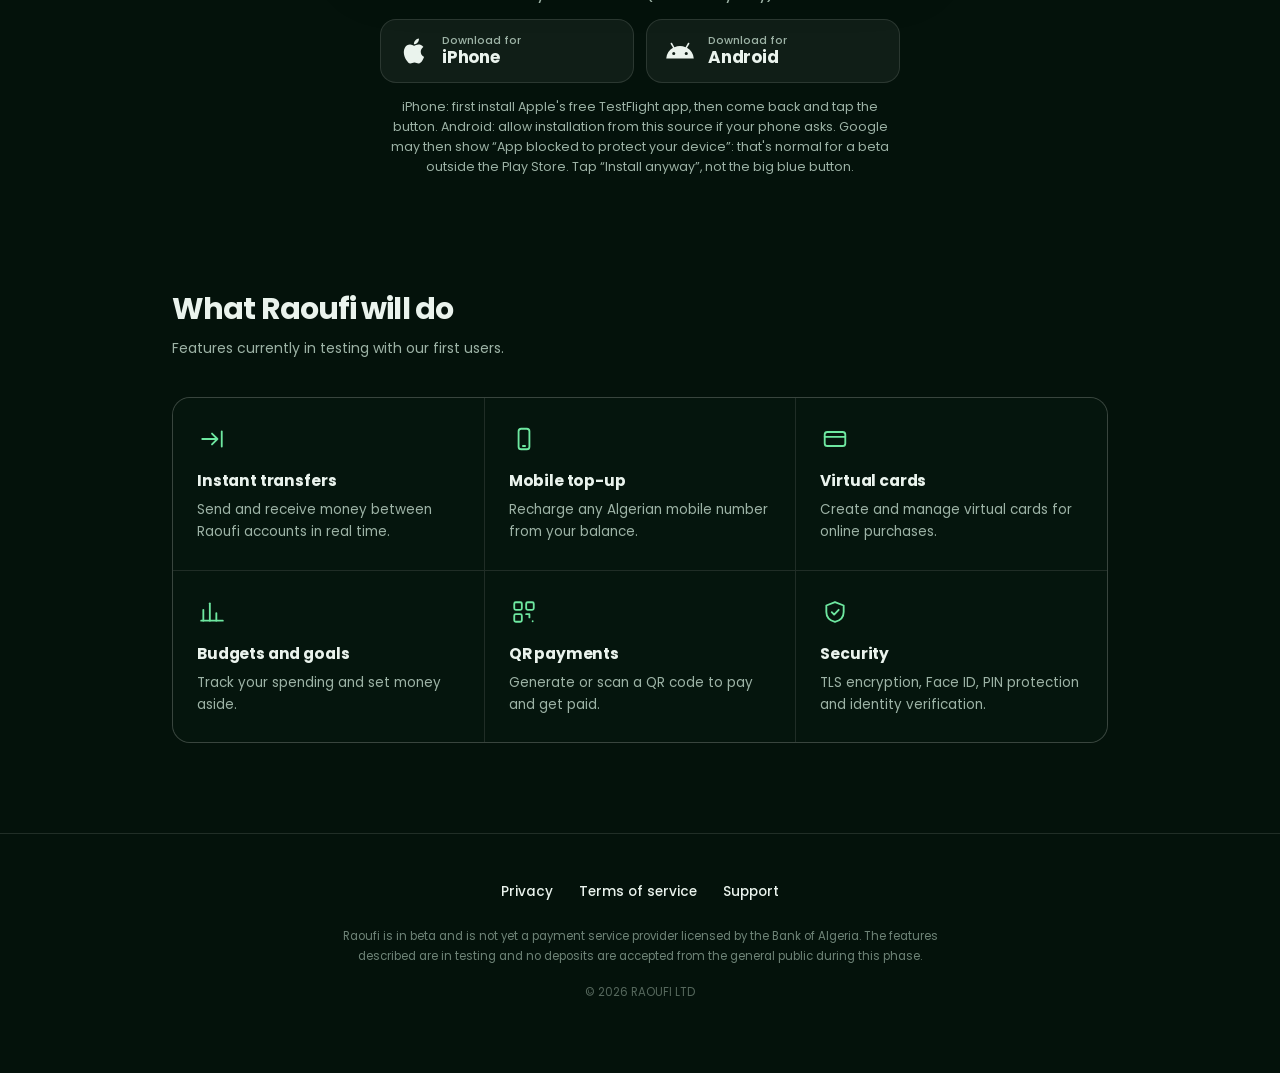
==== commit cec15535: "Android: Play Protect install guidance" ====
--- a/index.html
+++ b/index.html
@@ -540,7 +540,7 @@
    ================================================================ */
 var LAUNCH_DATE   = "2026-12-01T09:00:00+01:00";   // countdown target, Algiers time
 var SUPABASE_URL  = "https://xkudmlkfrtucgrrolbdl.supabase.co";
-var SUPABASE_ANON = "eyJhbGciOiJIUzI1NiIsInR5cCI6IkpXVCJ9.eyJpc3MiOiJzdXBhYmFzZSIsInJlZiI6InhrdWRtbGtmcnR1Y2dycm9sYmRsIiwicm9sZSI6ImFub24iLCJpYXQiOjE3NzA1NDg2MzUsImV4cCI6MjA4NjEyNDYzNX0.HHg7SdGAqGEA-7I2Lhh5LUG4krEuYxq9z39CQL9okwQ";
+var SUPABASE_ANON = "sb_publishable_pzbKAXvCYyf_Hiz6Vk26QQ_4vMaI1yO";
 var SHOW_COUNT_FROM = 250;   // signup counter stays hidden below this
 var IOS_URL     = "https://testflight.apple.com/join/F8tC8QSz";
 var ANDROID_URL = "https://github.com/erkgjnwoerngw/dzswiftpay-legal/releases/latest/download/raoufi.apk";
@@ -580,7 +580,7 @@
     f4t:"Budgets et objectifs", f4d:"Suivez vos dépenses et mettez de l'argent de côté.",
     f5t:"Paiement par QR", f5d:"Générez ou scannez un QR code pour payer et être payé.",
     f6t:"Sécurité", f6d:"Chiffrement TLS, Face ID, code PIN et vérification d'identité.",
-    dlPre:"Télécharger sur", formIntro:"Pas encore prêt ? Laissez votre email, on vous prévient.", dlHintIos:"iPhone : installez d'abord l'app gratuite TestFlight d'Apple, puis revenez appuyer sur le bouton.", dlHintAndroid:"Android : si votre téléphone le demande, autorisez l'installation depuis cette source.", navHome:"Accueil", navPrivacy:"Confidentialité", navTerms:"Conditions d'utilisation", navSupport:"Support",
+    dlPre:"Télécharger sur", formIntro:"Pas encore prêt ? Laissez votre email, on vous prévient.", dlHintIos:"iPhone : installez d'abord l'app gratuite TestFlight d'Apple, puis revenez appuyer sur le bouton.", dlHintAndroid:"Android : autorisez l'installation depuis cette source si on vous le demande. Google peut ensuite afficher « Application bloquée pour protéger votre appareil » : c'est normal pour une bêta hors Play Store. Appuyez sur « Installer quand même », pas sur le gros bouton bleu.", navHome:"Accueil", navPrivacy:"Confidentialité", navTerms:"Conditions d'utilisation", navSupport:"Support",
     note:"Raoufi est en version bêta et n'est pas encore un prestataire de services de paiement agréé par la Banque d'Algérie. Les fonctionnalités décrites sont en cours de test et aucun dépôt n'est accepté du grand public pendant cette phase.",
     copy:"© 2026 RAOUFI LTD",
     errEmail:"Entrez une adresse email valide.",
@@ -622,7 +622,7 @@
     f4t:"الميزانية والأهداف", f4d:"تابع مصاريفك وحوّس تحفظ الدراهم.",
     f5t:"الدفع بكود QR", f5d:"أنشئ ولا اقرا كود QR باش تخلّص وتتخلّص.",
     f6t:"الأمان", f6d:"تشفير TLS، Face ID، كود PIN والتحقق من الهوية.",
-    dlPre:"حمّل على", formIntro:"مازال ماراكش واجد؟ خلّي الإيميل تاعك ونعلموك.", dlHintIos:"آيفون: نصّب أولاً تطبيق TestFlight المجاني من آبل، ومن بعد ارجع واضغط على الزر.", dlHintAndroid:"أندرويد: إذا طلب منك الهاتف، اسمح بالتثبيت من هذا المصدر.", navHome:"الرئيسية", navPrivacy:"الخصوصية", navTerms:"شروط الاستخدام", navSupport:"الدعم",
+    dlPre:"حمّل على", formIntro:"مازال ماراكش واجد؟ خلّي الإيميل تاعك ونعلموك.", dlHintIos:"آيفون: نصّب أولاً تطبيق TestFlight المجاني من آبل، ومن بعد ارجع واضغط على الزر.", dlHintAndroid:"أندرويد: اسمح بالتثبيت من هذا المصدر إذا طلبها منك الهاتف. من بعد ممكن Google يبيّنلك «تم حظر التطبيق لحماية جهازك»: هذا عادي لنسخة تجريبية برّا Play Store. اضغط على «التثبيت على أي حال»، ماشي على الزر الأزرق الكبير.", navHome:"الرئيسية", navPrivacy:"الخصوصية", navTerms:"شروط الاستخدام", navSupport:"الدعم",
     note:"راوفي مازال في نسخة تجريبية وماشي مؤسسة دفع معتمدة من بنك الجزائر. الخدمات المذكورة راهي في التجريب وما نقبلو حتى وديعة من الجمهور في هاد المرحلة.",
     copy:"© 2026 RAOUFI LTD",
     errEmail:"دخّل إيميل صحيح.",
@@ -664,7 +664,7 @@
     f4t:"Budgets and goals", f4d:"Track your spending and set money aside.",
     f5t:"QR payments", f5d:"Generate or scan a QR code to pay and get paid.",
     f6t:"Security", f6d:"TLS encryption, Face ID, PIN protection and identity verification.",
-    dlPre:"Download for", formIntro:"Not ready yet? Leave your email and we'll let you know.", dlHintIos:"iPhone: first install Apple's free TestFlight app, then come back and tap the button.", dlHintAndroid:"Android: if your phone asks, allow installation from this source.", navHome:"Home", navPrivacy:"Privacy", navTerms:"Terms of service", navSupport:"Support",
+    dlPre:"Download for", formIntro:"Not ready yet? Leave your email and we'll let you know.", dlHintIos:"iPhone: first install Apple's free TestFlight app, then come back and tap the button.", dlHintAndroid:"Android: allow installation from this source if your phone asks. Google may then show “App blocked to protect your device”: that's normal for a beta outside the Play Store. Tap “Install anyway”, not the big blue button.", navHome:"Home", navPrivacy:"Privacy", navTerms:"Terms of service", navSupport:"Support",
     note:"Raoufi is in beta and is not yet a payment service provider licensed by the Bank of Algeria. The features described are in testing and no deposits are accepted from the general public during this phase.",
     copy:"© 2026 RAOUFI LTD",
     errEmail:"Enter a valid email address.",
@@ -748,10 +748,17 @@
 })();
 
 /* signup count */
+/* New publishable keys (sb_publishable_...) go in "apikey" only;
+   old anon keys (eyJ...) also need the Authorization header. */
+function sbHeaders(){
+  var h={"apikey":SUPABASE_ANON,"Content-Type":"application/json"};
+  if(/^eyJ/.test(SUPABASE_ANON))h["Authorization"]="Bearer "+SUPABASE_ANON;
+  return h;
+}
 function loadCount(){
   fetch(SUPABASE_URL+"/rest/v1/rpc/waitlist_count",{
     method:"POST",
-    headers:{"apikey":SUPABASE_ANON,"Authorization":"Bearer "+SUPABASE_ANON,"Content-Type":"application/json"},
+    headers:sbHeaders(),
     body:"{}"
   }).then(function(r){return r.ok?r.json():Promise.reject();})
     .then(function(n){
@@ -773,7 +780,7 @@
 function rpc(name,body){
   return fetch(SUPABASE_URL+"/rest/v1/rpc/"+name,{
     method:"POST",
-    headers:{"apikey":SUPABASE_ANON,"Authorization":"Bearer "+SUPABASE_ANON,"Content-Type":"application/json"},
+    headers:sbHeaders(),
     body:JSON.stringify(body)
   }).then(function(r){return r.ok?r.json():Promise.reject(new Error(r.status));});
 }
